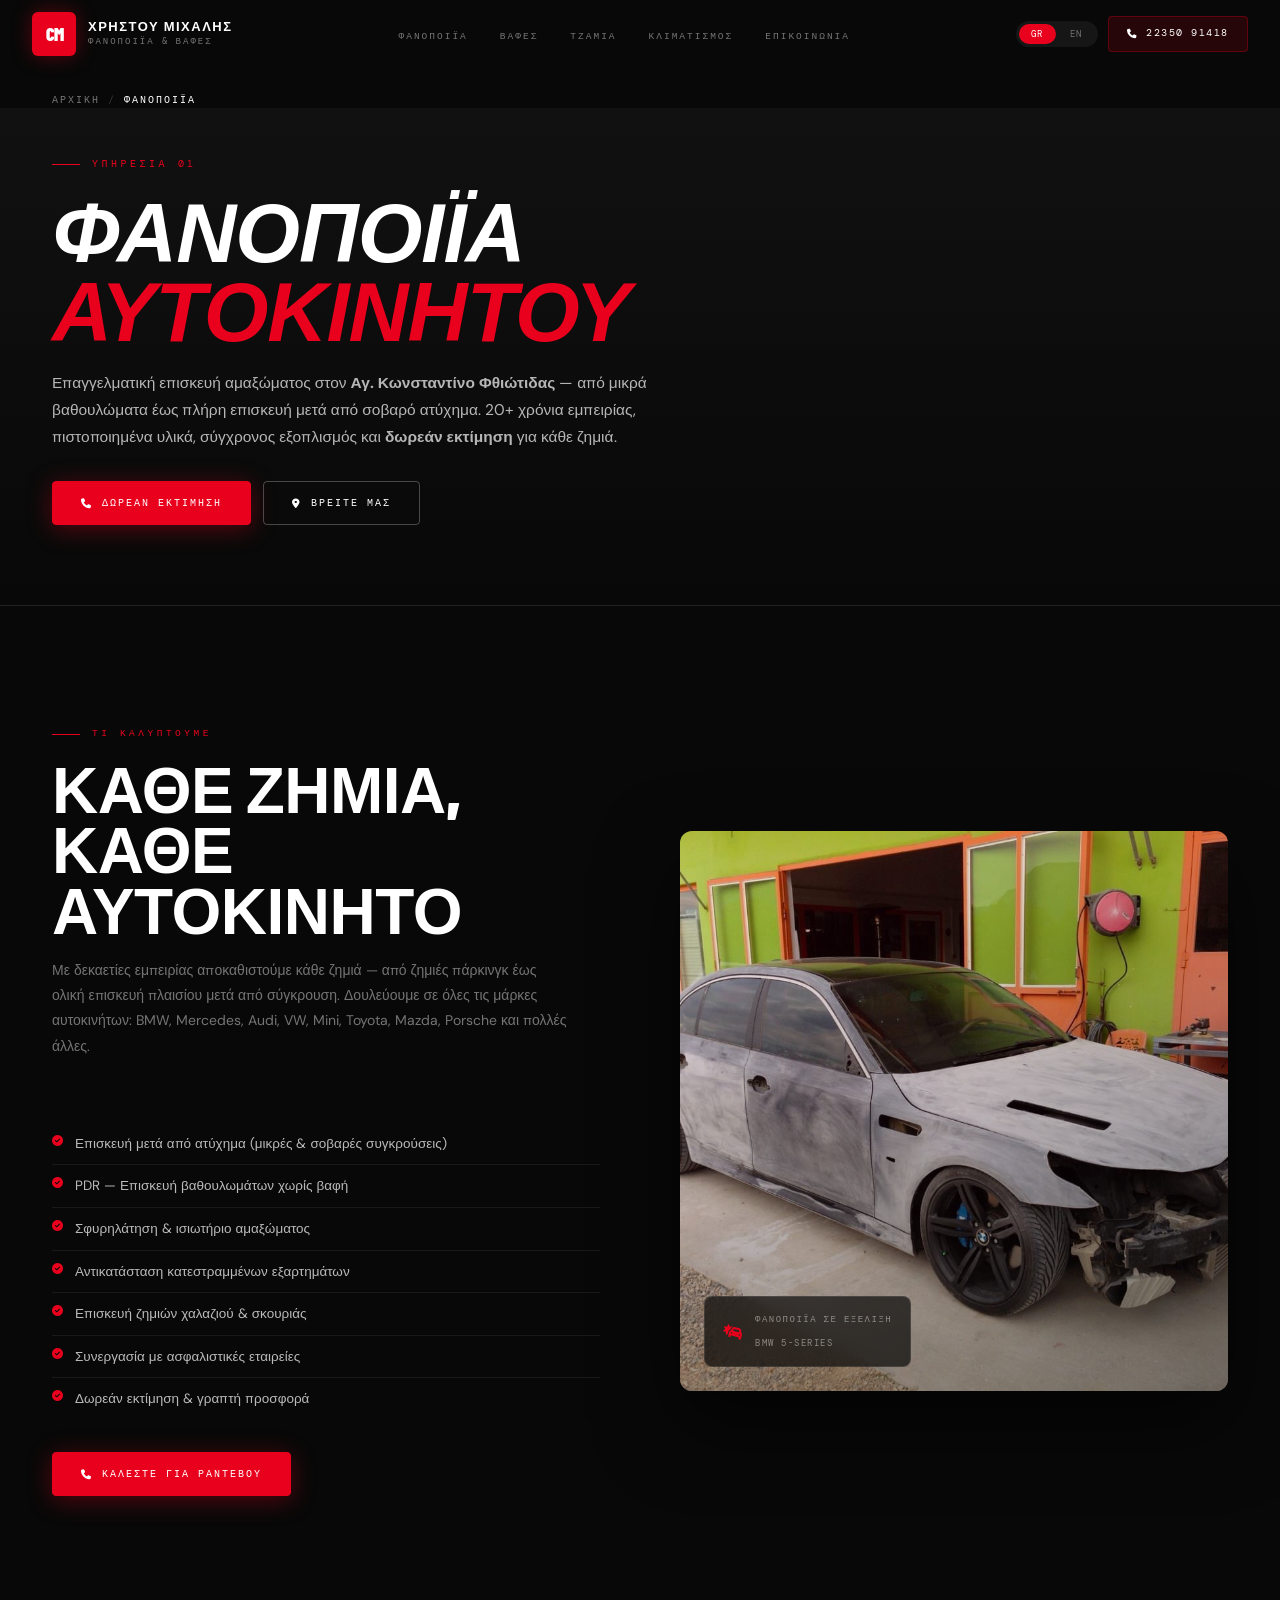
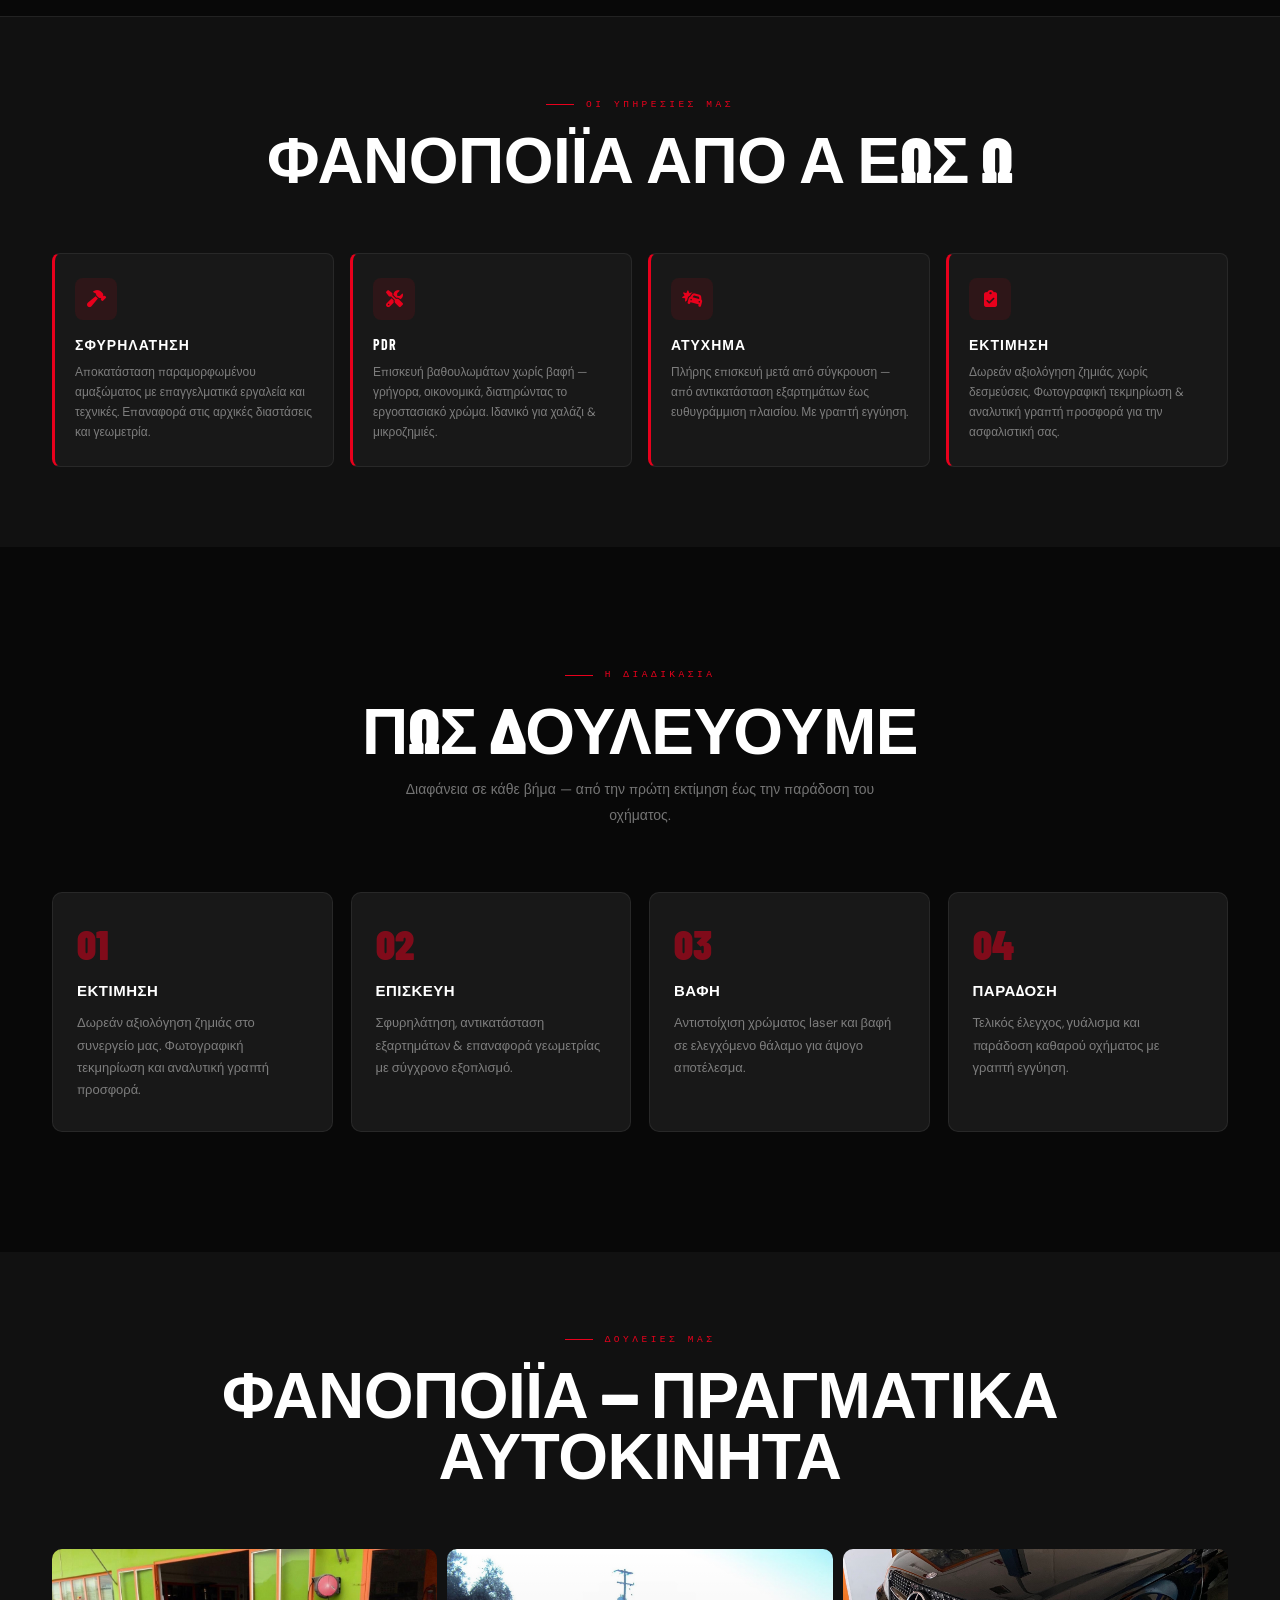
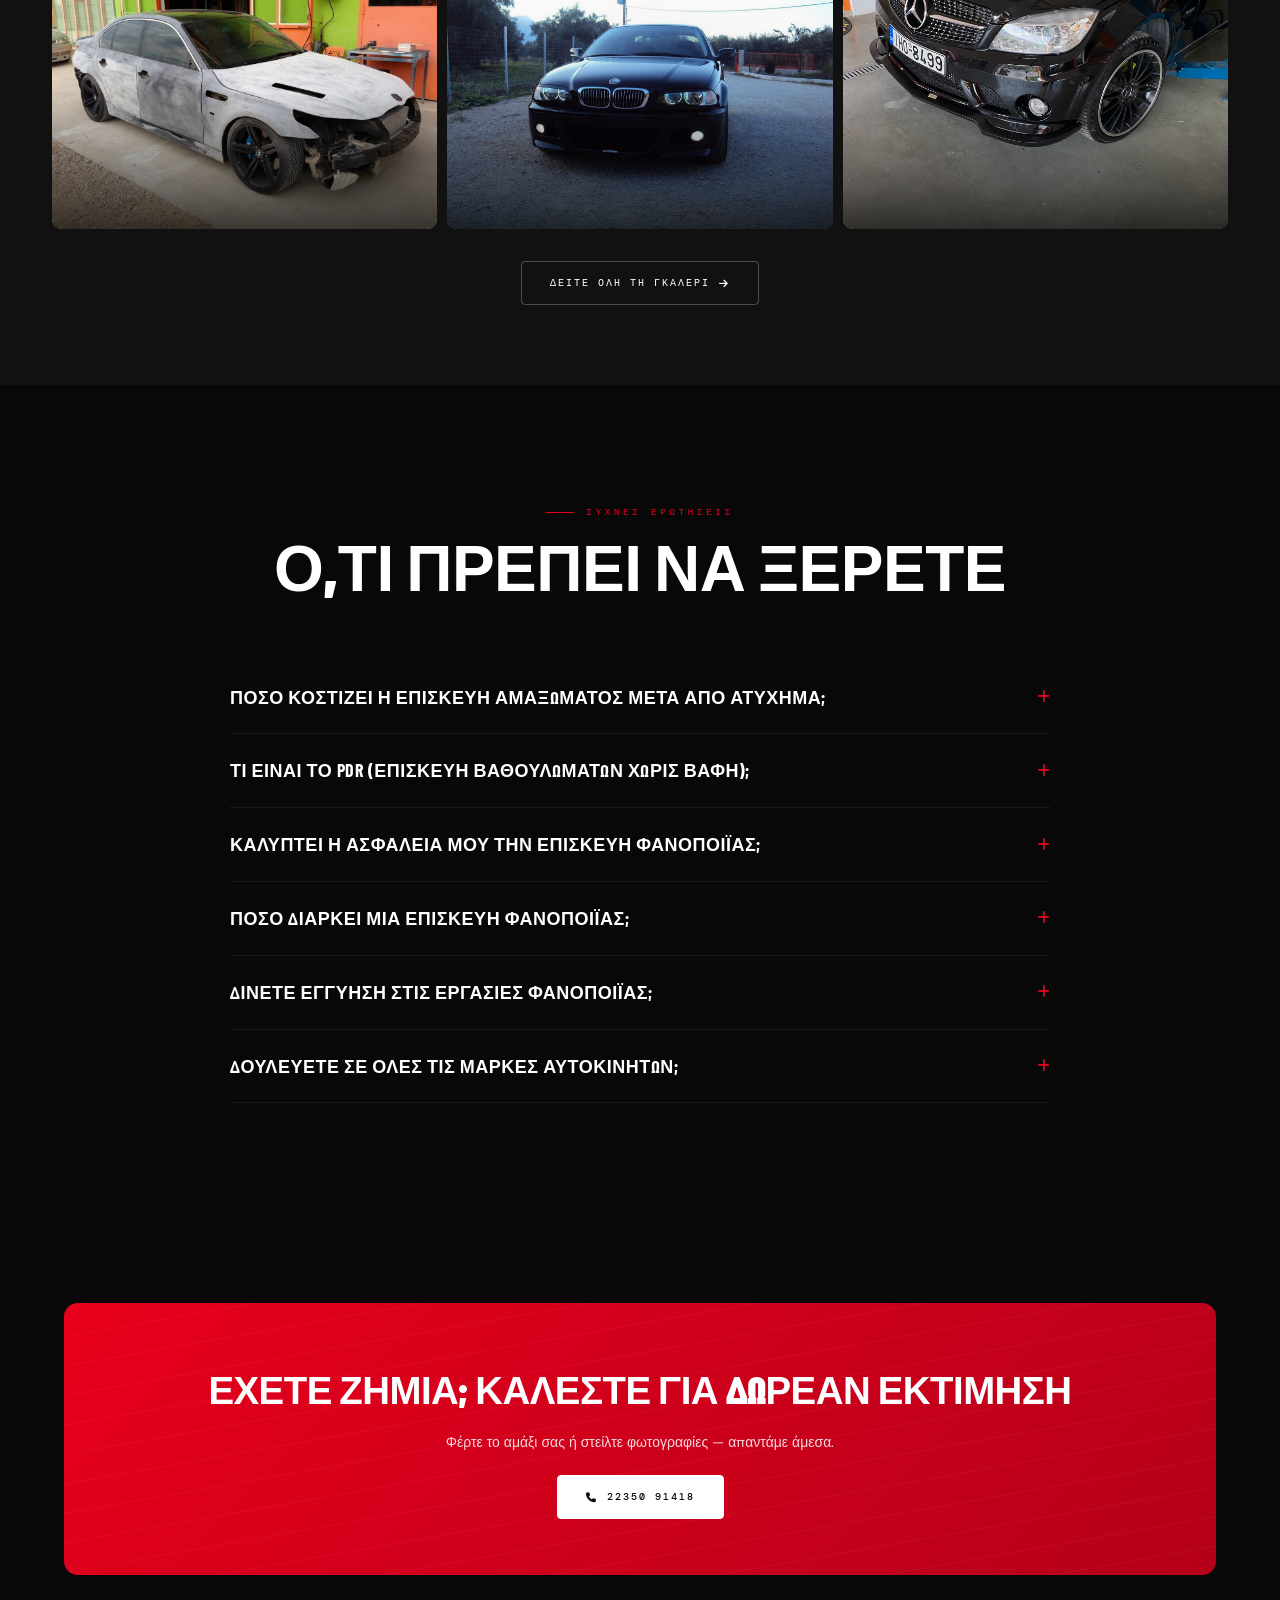
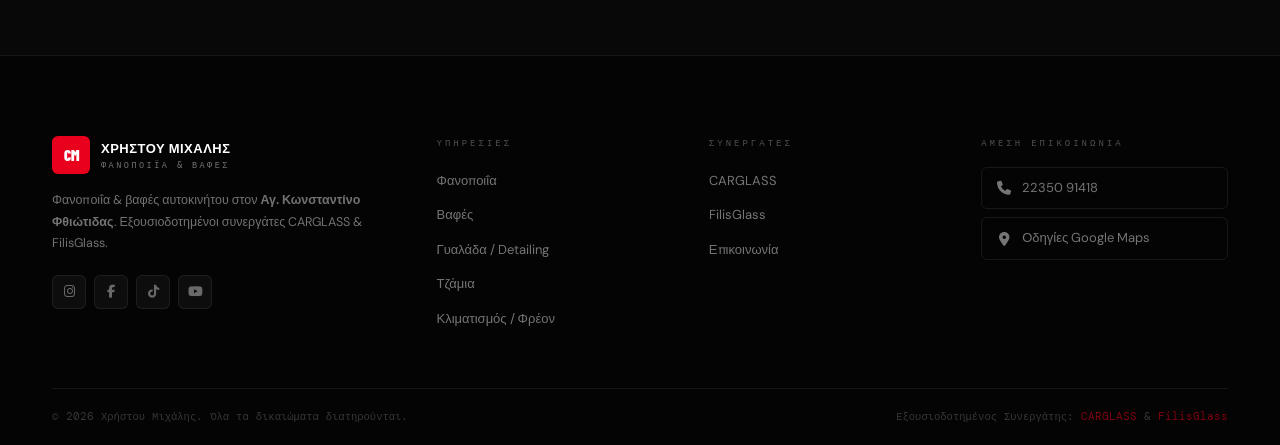
==== fanopoiia/index.html @ 3b9b49f6 "Restructure to multi-page site for SEO and GEO Split the single-page site into a hub-and-spoke archi" ====
<!DOCTYPE html>
<html lang="el" class="lang-gr">
<head>
  <meta charset="UTF-8"/>
  <meta name="viewport" content="width=device-width, initial-scale=1.0"/>
  <meta name="theme-color" content="#080808"/>
  <title>Φανοποιΐα Αγ. Κωνσταντίνος | Επισκευή Αμαξώματος μετά από Ατύχημα — Χρήστου Μιχάλης</title>

  <!-- SEO -->
  <meta name="description" content="Φανοποιΐα αυτοκινήτου στον Αγ. Κωνσταντίνο: επισκευή μετά από ατύχημα, σφυρηλάτηση, PDR (επισκευή βαθουλωμάτων χωρίς βαφή), δωρεάν εκτίμηση. 20+ χρόνια εμπειρίας. Καλέστε 22350 91418."/>
  <meta name="keywords" content="φανοποιΐα Αγ. Κωνσταντίνος, επισκευή αμαξώματος Φθιώτιδα, επισκευή ατυχήματος Λαμία, PDR Ελλάδα, σφυρηλάτηση, body shop Greece"/>
  <meta name="robots" content="index, follow, max-image-preview:large"/>
  <link rel="canonical" href="https://xristourepairs.cc/fanopoiia/"/>
  <link rel="alternate" hreflang="el" href="https://xristourepairs.cc/fanopoiia/"/>
  <link rel="alternate" hreflang="en" href="https://xristourepairs.cc/fanopoiia/"/>
  <link rel="alternate" hreflang="x-default" href="https://xristourepairs.cc/fanopoiia/"/>
  <link rel="preload" as="image" href="../images/2022-08-26.jpg" fetchpriority="high"/>

  <!-- Open Graph -->
  <meta property="og:type" content="website"/>
  <meta property="og:url" content="https://xristourepairs.cc/fanopoiia/"/>
  <meta property="og:title" content="Φανοποιΐα Αγ. Κωνσταντίνος | Επισκευή Αμαξώματος — Χρήστου Μιχάλης"/>
  <meta property="og:description" content="Επαγγελματική φανοποιΐα στον Αγ. Κωνσταντίνο: επισκευή μετά από ατύχημα, PDR, σφυρηλάτηση, δωρεάν εκτίμηση. 22350 91418."/>
  <meta property="og:image" content="https://xristourepairs.cc/images/2022-08-26.jpg"/>
  <meta property="og:locale" content="el_GR"/>
  <meta property="og:locale:alternate" content="en_US"/>

  <!-- Twitter Card -->
  <meta name="twitter:card" content="summary_large_image"/>
  <meta name="twitter:title" content="Φανοποιΐα Αγ. Κωνσταντίνος | Χρήστου Μιχάλης"/>
  <meta name="twitter:description" content="Επισκευή αμαξώματος μετά από ατύχημα, PDR, σφυρηλάτηση. Δωρεάν εκτίμηση. 22350 91418."/>
  <meta name="twitter:image" content="https://xristourepairs.cc/images/2022-08-26.jpg"/>

  <!-- Service Schema -->
  <script type="application/ld+json">
  {
    "@context": "https://schema.org",
    "@type": "Service",
    "serviceType": "Φανοποιΐα Αυτοκινήτου — Auto Body Repair",
    "name": "Φανοποιΐα & Επισκευή Αμαξώματος",
    "description": "Επαγγελματική φανοποιΐα αυτοκινήτου: επισκευή μετά από ατύχημα, σφυρηλάτηση, αντικατάσταση εξαρτημάτων και PDR (επισκευή βαθουλωμάτων χωρίς βαφή).",
    "provider": {
      "@type": "AutoBodyShop",
      "name": "Χρήστου Μιχάλης — Φανοποιΐα & Βαφές",
      "url": "https://xristourepairs.cc",
      "telephone": "+302235091418",
      "priceRange": "€€",
      "address": {
        "@type": "PostalAddress",
        "streetAddress": "ΜΑΚΡΥΧΩΡΑΦΟ ΛΟΓΓΟΣ",
        "addressLocality": "Αγιος Κωνσταντίνος",
        "postalCode": "350 06",
        "addressCountry": "GR"
      },
      "aggregateRating": {
        "@type": "AggregateRating",
        "ratingValue": "4.9",
        "reviewCount": "50",
        "bestRating": "5"
      }
    },
    "areaServed": [
      {"@type": "City", "name": "Άγιος Κωνσταντίνος"},
      {"@type": "City", "name": "Καμένα Βούρλα"},
      {"@type": "City", "name": "Λαμία"},
      {"@type": "City", "name": "Αταλάντη"},
      {"@type": "AdministrativeArea", "name": "Φθιώτιδα"}
    ],
    "offers": {
      "@type": "Offer",
      "availability": "https://schema.org/InStock",
      "priceCurrency": "EUR",
      "priceSpecification": {
        "@type": "PriceSpecification",
        "description": "Δωρεάν εκτίμηση ζημιάς — Free damage assessment"
      }
    }
  }
  </script>

  <!-- Breadcrumb Schema -->
  <script type="application/ld+json">
  {
    "@context": "https://schema.org",
    "@type": "BreadcrumbList",
    "itemListElement": [
      {"@type": "ListItem", "position": 1, "name": "Αρχική", "item": "https://xristourepairs.cc/"},
      {"@type": "ListItem", "position": 2, "name": "Φανοποιΐα", "item": "https://xristourepairs.cc/fanopoiia/"}
    ]
  }
  </script>

  <!-- FAQ Schema -->
  <script type="application/ld+json">
  {
    "@context": "https://schema.org",
    "@type": "FAQPage",
    "mainEntity": [
      {"@type": "Question", "name": "Πόσο κοστίζει η επισκευή αμαξώματος μετά από ατύχημα;", "acceptedAnswer": {"@type": "Answer", "text": "Το κόστος εξαρτάται από την έκταση της ζημιάς. Προσφέρουμε δωρεάν εκτίμηση χωρίς δέσμευση — καλέστε στο 22350 91418 ή ελάτε στο συνεργείο μας στον Αγ. Κωνσταντίνο για ακριβή αξιολόγηση."}},
      {"@type": "Question", "name": "Τι είναι το PDR (επισκευή βαθουλωμάτων χωρίς βαφή);", "acceptedAnswer": {"@type": "Answer", "text": "Το PDR (Paintless Dent Repair) είναι μια τεχνική επισκευής μικρών έως μεσαίων βαθουλωμάτων χωρίς να χρειαστεί επαναβαφή. Διατηρεί το αρχικό εργοστασιακό χρώμα, είναι ταχύτερο και οικονομικότερο. Ιδανικό για ζημιές από χαλάζι, μικρές προσκρούσεις και χαρακιές."}},
      {"@type": "Question", "name": "Καλύπτει η ασφάλειά μου την επισκευή φανοποιΐας;", "acceptedAnswer": {"@type": "Answer", "text": "Στις περισσότερες περιπτώσεις, η μικτή ασφάλεια καλύπτει επισκευές μετά από ατύχημα. Συνεργαζόμαστε με όλες τις μεγάλες ασφαλιστικές εταιρείες και αναλαμβάνουμε τη γραφειοκρατία για εσάς."}},
      {"@type": "Question", "name": "Πόσο διαρκεί μια επισκευή φανοποιΐας;", "acceptedAnswer": {"@type": "Answer", "text": "Μικρά βαθουλώματα (PDR) γίνονται την ίδια ημέρα. Μέτριες επισκευές 2–4 εργάσιμες ημέρες. Πλήρης επισκευή μετά από σοβαρό ατύχημα μπορεί να διαρκέσει 1–3 εβδομάδες ανάλογα με την έκταση και τη διαθεσιμότητα ανταλλακτικών."}},
      {"@type": "Question", "name": "Δίνετε εγγύηση στις εργασίες φανοποιΐας;", "acceptedAnswer": {"@type": "Answer", "text": "Ναι, όλες οι εργασίες μας συνοδεύονται από γραπτή εγγύηση. Χρησιμοποιούμε πιστοποιημένα υλικά και σύγχρονο εξοπλισμό για βέλτιστο και διαρκές αποτέλεσμα."}}
    ]
  }
  </script>

  <link rel="preconnect" href="https://fonts.googleapis.com"/>
  <link rel="preconnect" href="https://fonts.gstatic.com" crossorigin/>
  <link href="https://fonts.googleapis.com/css2?family=Barlow+Condensed:ital,wght@0,300;0,400;0,600;0,700;0,800;0,900;1,700;1,900&family=DM+Sans:wght@300;400;500&family=DM+Mono:wght@400;500&display=swap" rel="stylesheet"/>
  <link rel="stylesheet" href="https://cdnjs.cloudflare.com/ajax/libs/font-awesome/6.4.0/css/all.min.css"/>
  <link rel="stylesheet" href="../css/styles.css"/>
</head>
<body>
<a class="skip-link" href="#main">Skip to content</a>
<div class="lang-overlay" id="langOverlay" aria-hidden="true"><div class="lang-overlay-slice"></div><div class="lang-overlay-stripe"></div></div>
<div id="sp"></div>

<!-- NAV -->
<nav id="nav">
  <div class="nav-in">
    <a href="../" class="nav-logo">
      <div class="nav-mark">CM</div>
      <div>
        <div class="nav-name gr">Χρήστου Μιχάλης</div>
        <div class="nav-name en">Christou Michalis</div>
        <div class="nav-sub gr">Φανοποιΐα &amp; Βαφές</div>
        <div class="nav-sub en">Body Shop &amp; Paint</div>
      </div>
    </a>
    <ul class="nav-links">
      <li><a href="../fanopoiia/" class="active-link"><span class="gr">Φανοποιΐα</span><span class="en">Body Repair</span></a></li>
      <li><a href="../vafes/"><span class="gr">Βαφές</span><span class="en">Paint</span></a></li>
      <li><a href="../tzamia/"><span class="gr">Τζάμια</span><span class="en">Glass</span></a></li>
      <li><a href="../klimatismos/"><span class="gr">Κλιματισμός</span><span class="en">AC</span></a></li>
      <li><a href="../#contact"><span class="gr">Επικοινωνία</span><span class="en">Contact</span></a></li>
    </ul>
    <div class="nav-right">
      <div class="lang-row">
        <button class="l-btn active" id="btnGR" onclick="setLang('gr')">GR</button>
        <button class="l-btn" id="btnEN" onclick="setLang('en')">EN</button>
      </div>
      <a href="tel:+302235091418" class="nav-call"><i class="fas fa-phone"></i><span>22350 91418</span></a>
      <button class="hamburger" id="ham" aria-label="Toggle navigation" aria-expanded="false" aria-controls="mob" onclick="toggleMenu()"><span></span><span></span><span></span></button>
    </div>
  </div>
</nav>

<!-- MOBILE MENU -->
<div id="mob" role="dialog" aria-modal="true" aria-label="Navigation">
  <a href="../" onclick="closeMenu()"><span class="gr">Αρχική</span><span class="en">Home</span></a>
  <a href="../fanopoiia/" onclick="closeMenu()"><span class="gr">Φανοποιΐα</span><span class="en">Body Repair</span></a>
  <a href="../vafes/" onclick="closeMenu()"><span class="gr">Βαφές</span><span class="en">Paint &amp; Polish</span></a>
  <a href="../tzamia/" onclick="closeMenu()"><span class="gr">Τζάμια</span><span class="en">Glass</span></a>
  <a href="../klimatismos/" onclick="closeMenu()"><span class="gr">Κλιματισμός</span><span class="en">AC Service</span></a>
  <a href="../#contact" onclick="closeMenu()"><span class="gr">Επικοινωνία</span><span class="en">Contact</span></a>
  <div class="mob-lang">
    <button class="mob-l active" id="mGR" onclick="setLang('gr');updateMobLang('gr')">ΕΛΛΗΝΙΚΑ</button>
    <button class="mob-l" id="mEN" onclick="setLang('en');updateMobLang('en')">ENGLISH</button>
  </div>
</div>

<!-- BREADCRUMBS -->
<div class="wrap">
  <nav class="crumbs" aria-label="Breadcrumb">
    <a href="../"><span class="gr">Αρχική</span><span class="en">Home</span></a>
    <span class="sep">/</span>
    <span class="here"><span class="gr">Φανοποιΐα</span><span class="en">Body Repair</span></span>
  </nav>
</div>

<!-- PAGE HERO -->
<header class="page-hero" id="main">
  <div class="wrap">
    <div class="ph-tag"><span class="gr">Υπηρεσία 01</span><span class="en">Service 01</span></div>
    <h1>
      <span class="gr">Φανοποιΐα<br><span class="accent">Αυτοκινήτου</span></span>
      <span class="en">Auto Body<br><span class="accent">Repair</span></span>
    </h1>
    <p class="ph-lead">
      <span class="gr">Επαγγελματική επισκευή αμαξώματος στον <strong>Αγ. Κωνσταντίνο Φθιώτιδας</strong> — από μικρά βαθουλώματα έως πλήρη επισκευή μετά από σοβαρό ατύχημα. 20+ χρόνια εμπειρίας, πιστοποιημένα υλικά, σύγχρονος εξοπλισμός και <strong>δωρεάν εκτίμηση</strong> για κάθε ζημιά.</span>
      <span class="en">Professional bodywork repair in <strong>Agios Konstantinos, Greece</strong> — from small dents to full post-accident restoration. 20+ years of experience, certified materials, modern equipment, and a <strong>free damage assessment</strong> for every job.</span>
    </p>
    <div class="ph-btns">
      <a href="tel:+302235091418" class="btn btn-red"><i class="fas fa-phone"></i><span class="gr">Δωρεάν Εκτίμηση</span><span class="en">Free Estimate</span></a>
      <a href="../#contact" class="btn btn-outline"><i class="fas fa-map-marker-alt"></i><span class="gr">Βρείτε μας</span><span class="en">Find Us</span></a>
    </div>
  </div>
</header>

<!-- INTRO -->
<section class="section-pad" style="background:var(--black)">
  <div class="wrap">
    <div class="br-grid">
      <div class="sr up">
        <div class="s-head">
          <div class="s-tag"><span class="gr">Τι Καλύπτουμε</span><span class="en">What We Cover</span></div>
          <h2 class="s-h2"><span class="gr">Κάθε Ζημιά,<br>Κάθε Αυτοκίνητο</span><span class="en">Every Damage,<br>Every Vehicle</span></h2>
          <p class="s-sub">
            <span class="gr">Με δεκαετίες εμπειρίας αποκαθιστούμε κάθε ζημιά — από ζημιές πάρκινγκ έως ολική επισκευή πλαισίου μετά από σύγκρουση. Δουλεύουμε σε όλες τις μάρκες αυτοκινήτων: BMW, Mercedes, Audi, VW, Mini, Toyota, Mazda, Porsche και πολλές άλλες.</span>
            <span class="en">With decades of experience, we restore any damage — from parking-lot dings to full frame repair after a major collision. We work on all makes: BMW, Mercedes, Audi, VW, Mini, Toyota, Mazda, Porsche, and more.</span>
          </p>
        </div>

        <ul class="feat-list">
          <li><i class="fas fa-check-circle"></i><span class="gr">Επισκευή μετά από ατύχημα (μικρές &amp; σοβαρές συγκρούσεις)</span><span class="en">Post-accident repair (minor &amp; major collisions)</span></li>
          <li><i class="fas fa-check-circle"></i><span class="gr">PDR — Επισκευή βαθουλωμάτων χωρίς βαφή</span><span class="en">PDR — Paintless dent repair</span></li>
          <li><i class="fas fa-check-circle"></i><span class="gr">Σφυρηλάτηση &amp; ισιωτήριο αμαξώματος</span><span class="en">Panel beating &amp; frame straightening</span></li>
          <li><i class="fas fa-check-circle"></i><span class="gr">Αντικατάσταση κατεστραμμένων εξαρτημάτων</span><span class="en">Damaged parts replacement</span></li>
          <li><i class="fas fa-check-circle"></i><span class="gr">Επισκευή ζημιών χαλαζιού &amp; σκουριάς</span><span class="en">Hail damage &amp; rust repair</span></li>
          <li><i class="fas fa-check-circle"></i><span class="gr">Συνεργασία με ασφαλιστικές εταιρείες</span><span class="en">Insurance company collaboration</span></li>
          <li><i class="fas fa-check-circle"></i><span class="gr">Δωρεάν εκτίμηση &amp; γραπτή προσφορά</span><span class="en">Free assessment &amp; written quote</span></li>
        </ul>

        <div style="margin-top:32px">
          <a href="tel:+302235091418" class="btn btn-red"><i class="fas fa-phone"></i><span class="gr">Καλέστε για Ραντεβού</span><span class="en">Call to Book</span></a>
        </div>
      </div>

      <div class="img-panel sr dn" style="height:560px">
        <img src="../images/2022-08-26.jpg" alt="BMW under repair in the Christou Michalis body shop, Agios Konstantinos" loading="lazy"/>
        <div class="img-panel-overlay"></div>
        <div class="img-badge">
          <i class="fas fa-car-crash"></i>
          <div>
            <strong><span class="gr">Φανοποιΐα σε εξέλιξη</span><span class="en">Body Repair in Progress</span></strong>
            <span>BMW 5-Series</span>
          </div>
        </div>
      </div>
    </div>
  </div>
</section>

<!-- SUB-SERVICES CARDS -->
<section class="section-pad-sm" style="background:var(--charcoal);border-top:1px solid var(--border)">
  <div class="wrap">
    <div class="s-head center sr">
      <div class="s-tag" style="justify-content:center"><span class="gr">Οι Υπηρεσίες μας</span><span class="en">Our Services</span></div>
      <h2 class="s-h2"><span class="gr">Φανοποιΐα από Α έως Ω</span><span class="en">Bodywork from A to Z</span></h2>
    </div>
    <div class="br-cards" style="grid-template-columns:repeat(4,1fr);gap:16px">
      <div class="br-card sr d1">
        <div class="br-card-icon"><i class="fas fa-hammer"></i></div>
        <h4><span class="gr">Σφυρηλάτηση</span><span class="en">Panel Beating</span></h4>
        <p><span class="gr">Αποκατάσταση παραμορφωμένου αμαξώματος με επαγγελματικά εργαλεία και τεχνικές. Επαναφορά στις αρχικές διαστάσεις και γεωμετρία.</span><span class="en">Restoration of deformed bodywork with professional tools and techniques. Return to original dimensions and geometry.</span></p>
      </div>
      <div class="br-card sr d2">
        <div class="br-card-icon"><i class="fas fa-tools"></i></div>
        <h4>PDR</h4>
        <p><span class="gr">Επισκευή βαθουλωμάτων χωρίς βαφή — γρήγορα, οικονομικά, διατηρώντας το εργοστασιακό χρώμα. Ιδανικό για χαλάζι &amp; μικροζημιές.</span><span class="en">Paintless dent repair — fast, economical, preserving factory paint. Ideal for hail damage &amp; minor dings.</span></p>
      </div>
      <div class="br-card sr d3">
        <div class="br-card-icon"><i class="fas fa-car-crash"></i></div>
        <h4><span class="gr">Ατύχημα</span><span class="en">Collision</span></h4>
        <p><span class="gr">Πλήρης επισκευή μετά από σύγκρουση — από αντικατάσταση εξαρτημάτων έως ευθυγράμμιση πλαισίου. Με γραπτή εγγύηση.</span><span class="en">Full collision repair — from parts replacement to frame alignment. Written guarantee included.</span></p>
      </div>
      <div class="br-card sr d4">
        <div class="br-card-icon"><i class="fas fa-clipboard-check"></i></div>
        <h4><span class="gr">Εκτίμηση</span><span class="en">Estimate</span></h4>
        <p><span class="gr">Δωρεάν αξιολόγηση ζημιάς, χωρίς δεσμεύσεις. Φωτογραφική τεκμηρίωση &amp; αναλυτική γραπτή προσφορά για την ασφαλιστική σας.</span><span class="en">Free damage assessment, no obligations. Photo documentation &amp; detailed written quote for your insurance.</span></p>
      </div>
    </div>
  </div>
</section>

<!-- PROCESS -->
<section class="section-pad" style="background:var(--black)">
  <div class="wrap">
    <div class="s-head center sr">
      <div class="s-tag" style="justify-content:center"><span class="gr">Η Διαδικασία</span><span class="en">The Process</span></div>
      <h2 class="s-h2"><span class="gr">Πώς Δουλεύουμε</span><span class="en">How We Work</span></h2>
      <p class="s-sub" style="margin-left:auto;margin-right:auto"><span class="gr">Διαφάνεια σε κάθε βήμα — από την πρώτη εκτίμηση έως την παράδοση του οχήματος.</span><span class="en">Transparency at every step — from the first estimate to vehicle handover.</span></p>
    </div>
    <div class="process-wrap">
      <div class="proc-card sr d1">
        <div class="proc-num">01</div>
        <h4><span class="gr">Εκτίμηση</span><span class="en">Assessment</span></h4>
        <p><span class="gr">Δωρεάν αξιολόγηση ζημιάς στο συνεργείο μας. Φωτογραφική τεκμηρίωση και αναλυτική γραπτή προσφορά.</span><span class="en">Free damage evaluation at our shop. Photo documentation and detailed written quote.</span></p>
      </div>
      <div class="proc-card sr d2">
        <div class="proc-num">02</div>
        <h4><span class="gr">Επισκευή</span><span class="en">Repair</span></h4>
        <p><span class="gr">Σφυρηλάτηση, αντικατάσταση εξαρτημάτων &amp; επαναφορά γεωμετρίας με σύγχρονο εξοπλισμό.</span><span class="en">Panel beating, parts replacement &amp; geometry restoration using modern equipment.</span></p>
      </div>
      <div class="proc-card sr d3">
        <div class="proc-num">03</div>
        <h4><span class="gr">Βαφή</span><span class="en">Paint</span></h4>
        <p><span class="gr">Αντιστοίχιση χρώματος laser και βαφή σε ελεγχόμενο θάλαμο για άψογο αποτέλεσμα.</span><span class="en">Laser colour matching and spray in a controlled booth for a flawless finish.</span></p>
      </div>
      <div class="proc-card sr d4">
        <div class="proc-num">04</div>
        <h4><span class="gr">Παράδοση</span><span class="en">Delivery</span></h4>
        <p><span class="gr">Τελικός έλεγχος, γυάλισμα και παράδοση καθαρού οχήματος με γραπτή εγγύηση.</span><span class="en">Final inspection, polish, and handover of a clean vehicle with written warranty.</span></p>
      </div>
    </div>
  </div>
</section>

<!-- GALLERY SLICE -->
<section class="section-pad-sm" style="background:var(--charcoal)">
  <div class="wrap">
    <div class="s-head center sr">
      <div class="s-tag" style="justify-content:center"><span class="gr">Δουλειές μας</span><span class="en">Our Work</span></div>
      <h2 class="s-h2"><span class="gr">Φανοποιΐα — Πραγματικά Αυτοκίνητα</span><span class="en">Body Repair — Real Cars</span></h2>
    </div>
    <div class="gallery-grid" style="grid-template-columns:repeat(3,1fr)">
      <div class="g-item sr up">
        <img src="../images/2022-08-26.jpg" alt="BMW body repair in progress at Christou Michalis workshop" loading="lazy"/>
        <div class="g-overlay"></div>
        <div class="g-caption">
          <span class="g-cap-tag gr">Φανοποιΐα</span><span class="g-cap-tag en">Body Repair</span>
          <h4 class="g-cap-title gr">BMW — Επισκευή Αμαξώματος</h4>
          <h4 class="g-cap-title en">BMW — Bodywork Repair</h4>
        </div>
      </div>
      <div class="g-item sr d1">
        <img src="../images/bmw-e46-finished.jpg" alt="BMW E46 completed after bodywork repair" loading="lazy"/>
        <div class="g-overlay"></div>
        <div class="g-caption">
          <span class="g-cap-tag gr">Αποτέλεσμα</span><span class="g-cap-tag en">Finished Result</span>
          <h4 class="g-cap-title">BMW E46</h4>
        </div>
      </div>
      <div class="g-item sr d2">
        <img src="../images/mercedes-amg-workshop.jpg" alt="Mercedes C63 AMG receiving bodywork repair" loading="lazy"/>
        <div class="g-overlay"></div>
        <div class="g-caption">
          <span class="g-cap-tag gr">Στο Συνεργείο</span><span class="g-cap-tag en">In Workshop</span>
          <h4 class="g-cap-title">Mercedes C63 AMG</h4>
        </div>
      </div>
    </div>
    <p style="text-align:center;margin-top:32px"><a href="../#gallery" class="btn btn-outline"><span class="gr">Δείτε όλη τη γκαλερί</span><span class="en">See full gallery</span><i class="fas fa-arrow-right"></i></a></p>
  </div>
</section>

<!-- FAQ -->
<section class="section-pad" style="background:var(--black)">
  <div class="wrap">
    <div class="s-head center sr">
      <div class="s-tag" style="justify-content:center"><span class="gr">Συχνές Ερωτήσεις</span><span class="en">FAQ</span></div>
      <h2 class="s-h2"><span class="gr">Ό,τι Πρέπει να Ξέρετε</span><span class="en">Everything You Need to Know</span></h2>
    </div>
    <div class="faq-wrap">
      <div class="faq-item">
        <div class="faq-q"><span><span class="gr">Πόσο κοστίζει η επισκευή αμαξώματος μετά από ατύχημα;</span><span class="en">How much does body repair cost after an accident?</span></span><i class="fas fa-plus"></i></div>
        <div class="faq-a"><span class="gr">Το κόστος εξαρτάται από την έκταση της ζημιάς και τα ανταλλακτικά που απαιτούνται. Προσφέρουμε <strong>δωρεάν εκτίμηση χωρίς δέσμευση</strong> — καλέστε στο 22350 91418 ή ελάτε στο συνεργείο μας στον Αγ. Κωνσταντίνο για ακριβή αξιολόγηση και γραπτή προσφορά.</span><span class="en">Cost depends on the extent of damage and required parts. We offer a <strong>free, no-obligation estimate</strong> — call 22350 91418 or visit our shop in Agios Konstantinos for accurate assessment and a written quote.</span></div>
      </div>
      <div class="faq-item">
        <div class="faq-q"><span><span class="gr">Τι είναι το PDR (επισκευή βαθουλωμάτων χωρίς βαφή);</span><span class="en">What is PDR (paintless dent repair)?</span></span><i class="fas fa-plus"></i></div>
        <div class="faq-a"><span class="gr">Το <strong>PDR (Paintless Dent Repair)</strong> είναι τεχνική επισκευής μικρών έως μεσαίων βαθουλωμάτων <strong>χωρίς επαναβαφή</strong>. Διατηρεί το αρχικό εργοστασιακό χρώμα, είναι ταχύτερο (συνήθως 1 ημέρα) και οικονομικότερο. Ιδανικό για ζημιές από χαλάζι, μικρές προσκρούσεις πάρκινγκ και χαρακιές.</span><span class="en"><strong>PDR (Paintless Dent Repair)</strong> is a technique for repairing small to medium dents <strong>without repainting</strong>. It preserves original factory paint, is faster (usually 1 day) and more affordable. Ideal for hail damage, small parking dings, and minor creases.</span></div>
      </div>
      <div class="faq-item">
        <div class="faq-q"><span><span class="gr">Καλύπτει η ασφάλειά μου την επισκευή φανοποιΐας;</span><span class="en">Does my insurance cover body repair?</span></span><i class="fas fa-plus"></i></div>
        <div class="faq-a"><span class="gr">Στις περισσότερες περιπτώσεις, η <strong>μικτή ασφάλεια</strong> καλύπτει επισκευές μετά από ατύχημα. Συνεργαζόμαστε με όλες τις μεγάλες ασφαλιστικές εταιρείες στην Ελλάδα και αναλαμβάνουμε τη γραφειοκρατία — εκτιμήσεις, φωτογραφίες, τιμολόγηση — για να μην ταλαιπωρηθείτε.</span><span class="en">In most cases, <strong>comprehensive insurance</strong> covers post-accident repairs. We work with all major insurance providers in Greece and handle the paperwork — estimates, photos, billing — so you don't have to.</span></div>
      </div>
      <div class="faq-item">
        <div class="faq-q"><span><span class="gr">Πόσο διαρκεί μια επισκευή φανοποιΐας;</span><span class="en">How long does a body repair take?</span></span><i class="fas fa-plus"></i></div>
        <div class="faq-a"><span class="gr"><strong>Μικρά βαθουλώματα (PDR):</strong> ίδια ημέρα. <strong>Μέτριες επισκευές:</strong> 2–4 εργάσιμες ημέρες. <strong>Πλήρης επισκευή μετά από σοβαρό ατύχημα:</strong> 1–3 εβδομάδες, ανάλογα με την έκταση και τη διαθεσιμότητα ανταλλακτικών. Σας δίνουμε ακριβές χρονοδιάγραμμα στην εκτίμηση.</span><span class="en"><strong>Small dents (PDR):</strong> same day. <strong>Medium repairs:</strong> 2–4 business days. <strong>Full post-accident repair:</strong> 1–3 weeks depending on extent and parts availability. We give you an exact timeline at assessment.</span></div>
      </div>
      <div class="faq-item">
        <div class="faq-q"><span><span class="gr">Δίνετε εγγύηση στις εργασίες φανοποιΐας;</span><span class="en">Do you guarantee your body repair work?</span></span><i class="fas fa-plus"></i></div>
        <div class="faq-a"><span class="gr">Ναι, όλες οι εργασίες φανοποιΐας συνοδεύονται από <strong>γραπτή εγγύηση</strong>. Χρησιμοποιούμε <strong>πιστοποιημένα υλικά</strong> και <strong>σύγχρονο εξοπλισμό</strong> για βέλτιστο και διαρκές αποτέλεσμα.</span><span class="en">Yes, all bodywork comes with a <strong>written warranty</strong>. We use <strong>certified materials</strong> and <strong>modern equipment</strong> for the best, longest-lasting result.</span></div>
      </div>
      <div class="faq-item">
        <div class="faq-q"><span><span class="gr">Δουλεύετε σε όλες τις μάρκες αυτοκινήτων;</span><span class="en">Do you work on all car makes?</span></span><i class="fas fa-plus"></i></div>
        <div class="faq-a"><span class="gr">Ναι. Έχουμε επισκευάσει BMW, Mercedes, Audi, VW, Mini, Porsche, Mazda, Toyota, Subaru, Honda και πολλές άλλες μάρκες — Ευρωπαϊκά, Ιαπωνικά και Αμερικανικά οχήματα.</span><span class="en">Yes. We've repaired BMW, Mercedes, Audi, VW, Mini, Porsche, Mazda, Toyota, Subaru, Honda, and many more — European, Japanese, and American vehicles.</span></div>
      </div>
    </div>
  </div>
</section>

<!-- CTA BANNER -->
<section style="background:var(--black);padding:0 32px">
  <div class="wrap">
    <div class="cta-banner">
      <h3><span class="gr">Έχετε ζημιά; Καλέστε για δωρεάν εκτίμηση</span><span class="en">Got damage? Call for a free estimate</span></h3>
      <p><span class="gr">Φέρτε το αμάξι σας ή στείλτε φωτογραφίες — απαντάμε άμεσα.</span><span class="en">Bring your car or send photos — we respond fast.</span></p>
      <a href="tel:+302235091418" class="btn"><i class="fas fa-phone"></i><span>22350 91418</span></a>
    </div>
  </div>
</section>

<!-- FOOTER -->
<footer>
  <div class="wrap">
    <div class="footer-inner">
      <div>
        <div class="f-logo">
          <div class="f-mark">CM</div>
          <div>
            <div class="f-name gr">ΧΡΗΣΤΟΥ ΜΙΧΑΛΗΣ</div>
            <div class="f-name en">CHRISTOU MICHALIS</div>
            <div class="f-sub gr">Φανοποιΐα &amp; Βαφές</div>
            <div class="f-sub en">Body Shop &amp; Paint</div>
          </div>
        </div>
        <p class="f-desc gr">Φανοποιΐα &amp; βαφές αυτοκινήτου στον <strong>Αγ. Κωνσταντίνο Φθιώτιδας</strong>. Εξουσιοδοτημένοι συνεργάτες CARGLASS &amp; FilisGlass.</p>
        <p class="f-desc en">Auto body shop &amp; paint in <strong>Ag. Konstantinos, Greece</strong>. Authorized CARGLASS &amp; FilisGlass partners.</p>
        <div class="f-social">
          <a href="#" aria-label="Instagram"><i class="fab fa-instagram"></i></a>
          <a href="#" aria-label="Facebook"><i class="fab fa-facebook-f"></i></a>
          <a href="#" aria-label="TikTok"><i class="fab fa-tiktok"></i></a>
          <a href="#" aria-label="YouTube"><i class="fab fa-youtube"></i></a>
        </div>
      </div>
      <div class="f-col">
        <h5 class="gr">Υπηρεσίες</h5><h5 class="en">Services</h5>
        <ul>
          <li><a href="../fanopoiia/"><span class="gr">Φανοποιΐα</span><span class="en">Body Repair</span></a></li>
          <li><a href="../vafes/"><span class="gr">Βαφές</span><span class="en">Paint</span></a></li>
          <li><a href="../vafes/"><span class="gr">Γυαλάδα / Detailing</span><span class="en">Polish / Detailing</span></a></li>
          <li><a href="../tzamia/"><span class="gr">Τζάμια</span><span class="en">Glass</span></a></li>
          <li><a href="../klimatismos/"><span class="gr">Κλιματισμός / Φρέον</span><span class="en">AC / Freon</span></a></li>
        </ul>
      </div>
      <div class="f-col">
        <h5 class="gr">Συνεργάτες</h5><h5 class="en">Partners</h5>
        <ul>
          <li><a href="../tzamia/">CARGLASS</a></li>
          <li><a href="../tzamia/">FilisGlass</a></li>
          <li><a href="../#contact"><span class="gr">Επικοινωνία</span><span class="en">Contact Us</span></a></li>
        </ul>
      </div>
      <div class="f-col">
        <h5 class="gr">Άμεση Επικοινωνία</h5>
        <h5 class="en">Quick Contact</h5>
        <a href="tel:+302235091418" class="f-quick-btn phone"><i class="fas fa-phone"></i><span>22350 91418</span></a>
        <a href="https://share.google/R8xZjEruglQLprxd4" target="_blank" rel="noopener noreferrer" class="f-quick-btn maps"><i class="fas fa-location-dot"></i><span class="gr">Οδηγίες Google Maps</span><span class="en">Google Maps Directions</span></a>
      </div>
    </div>
    <div class="footer-bar">
      <p>© 2026 <span class="gr">Χρήστου Μιχάλης</span><span class="en">Christou Michalis</span>. <span class="gr">Όλα τα δικαιώματα διατηρούνται.</span><span class="en">All rights reserved.</span></p>
      <p><span class="gr">Εξουσιοδοτημένος Συνεργάτης:</span><span class="en">Authorized Partner:</span> <a href="../tzamia/">CARGLASS</a> &amp; <a href="../tzamia/">FilisGlass</a></p>
    </div>
  </div>
</footer>

<script src="../js/main.js"></script>
</body>
</html>
---- css/styles.css ----
/* ====== RESET ====== */
*,*::before,*::after{box-sizing:border-box;margin:0;padding:0}
/* ====== SKIP LINK ====== */
.skip-link{position:absolute;top:-48px;left:16px;background:var(--red);color:#fff;padding:10px 20px;z-index:9999;border-radius:0 0 6px 6px;font-family:'DM Mono',monospace;font-size:11px;letter-spacing:2px;text-transform:uppercase;transition:top .2s;text-decoration:none}
.skip-link:focus{top:0}
/* ====== FOCUS ====== */
:focus-visible{outline:2px solid var(--red);outline-offset:3px}
button:focus-visible,a:focus-visible{outline:2px solid var(--red);outline-offset:3px}
:root{
  --red:#E8001C;
  --red-dark:#b5001a;
  --red-glow:rgba(232,0,28,.35);
  --black:#080808;
  --charcoal:#111;
  --panel:#181818;
  --cream:#F3EDE2;
  --cream2:#EDE7DA;
  --white:#FFFFFF;
  --border:rgba(255,255,255,.07);
  --border2:rgba(255,255,255,.12);
  --muted:rgba(255,255,255,.44);
  --muted2:rgba(255,255,255,.22);
  --nav-h:68px;
}
html{scroll-behavior:smooth}
body{font-family:'DM Sans',sans-serif;background:var(--black);color:var(--white);overflow-x:hidden;line-height:1.6}
img{display:block;max-width:100%}
a{text-decoration:none}
::-webkit-scrollbar{width:4px}
::-webkit-scrollbar-track{background:var(--black)}
::-webkit-scrollbar-thumb{background:var(--red);border-radius:2px}

/* ====== TYPOGRAPHY ====== */
.f-display{font-family:'Barlow Condensed',sans-serif;font-weight:900;line-height:.95;text-transform:uppercase;letter-spacing:-.5px}
.f-label{font-family:'DM Mono',monospace;font-size:10px;letter-spacing:3.5px;text-transform:uppercase;color:var(--red)}
.f-mono{font-family:'DM Mono',monospace}

/* ====== LAYOUT ====== */
.wrap{max-width:1240px;margin:0 auto;padding:0 32px}
.section-pad{padding:120px 0}
.section-pad-sm{padding:80px 0}

/* ====== SCROLL PROGRESS ====== */
#sp{position:fixed;top:0;left:0;z-index:2000;height:2px;width:0%;background:var(--red);box-shadow:0 0 10px var(--red-glow);transition:width .05s linear;pointer-events:none}

/* ====== SCROLL REVEAL ====== */
.sr{opacity:0;transform:translateY(36px);transition:opacity .75s ease,transform .75s cubic-bezier(.16,1,.3,1)}
.sr.up{transform:translateX(-44px)}
.sr.dn{transform:translateX(44px)}
.sr.vis{opacity:1;transform:translate(0)}
.d1{transition-delay:.07s}.d2{transition-delay:.14s}.d3{transition-delay:.21s}
.d4{transition-delay:.28s}.d5{transition-delay:.35s}.d6{transition-delay:.42s}

/* ====== KEYFRAMES ====== */
@keyframes ticker{0%{transform:translateX(0)}100%{transform:translateX(-50%)}}
@keyframes pulse-ring{0%,100%{box-shadow:0 0 0 0 var(--red-glow),0 0 30px var(--red-glow)}50%{box-shadow:0 0 0 12px transparent,0 0 60px var(--red-glow)}}
@keyframes hero-in{from{opacity:0;transform:translateY(28px)}to{opacity:1;transform:translateY(0)}}
@keyframes line-grow{from{width:0}to{width:100%}}
@keyframes counter-bg{from{opacity:0}to{opacity:.06}}

/* ====== NAVBAR ====== */
#nav{position:fixed;top:0;left:0;right:0;z-index:900;height:var(--nav-h);display:flex;align-items:center;transition:background .4s,box-shadow .4s}
#nav.scrolled{background:rgba(8,8,8,.9);backdrop-filter:blur(22px);box-shadow:0 1px 0 var(--border)}
.nav-in{display:flex;align-items:center;justify-content:space-between;width:100%;max-width:1440px;margin:0 auto;padding:0 32px}
.nav-logo{display:flex;align-items:center;gap:12px;color:var(--white);text-decoration:none}
.nav-mark{
  width:44px;height:44px;background:var(--red);border-radius:6px;
  display:flex;align-items:center;justify-content:center;
  font-family:'Barlow Condensed',sans-serif;font-weight:900;font-size:18px;letter-spacing:-1px;
  box-shadow:0 0 20px var(--red-glow);flex-shrink:0;
}
.nav-name{font-family:'Barlow Condensed',sans-serif;font-weight:700;font-size:13px;letter-spacing:1.5px;text-transform:uppercase;line-height:1.15}
.nav-sub{font-family:'DM Mono',monospace;font-size:9px;letter-spacing:2px;color:var(--muted);text-transform:uppercase}
.nav-links{display:flex;align-items:center;gap:0;list-style:none}
.nav-links a{
  font-family:'DM Mono',monospace;font-size:9.5px;letter-spacing:2px;text-transform:uppercase;
  color:var(--muted);padding:8px 16px;border-radius:3px;transition:color .2s;position:relative;
}
.nav-links a::after{content:'';position:absolute;bottom:4px;left:16px;right:16px;height:1px;background:var(--red);transform:scaleX(0);transition:transform .3s}
.nav-links a:hover{color:var(--white)}
.nav-links a:hover::after{transform:scaleX(1)}
.nav-right{display:flex;align-items:center;gap:10px}
.lang-row{display:flex;gap:2px;background:rgba(255,255,255,.06);border-radius:20px;padding:3px}
.l-btn{font-family:'DM Mono',monospace;font-size:9px;letter-spacing:1.5px;padding:4px 12px;border-radius:18px;border:none;background:transparent;color:rgba(255,255,255,.4);cursor:pointer;transition:all .2s}
.l-btn.active{background:var(--red);color:#fff}
.nav-call{
  display:flex;align-items:center;gap:8px;font-family:'DM Mono',monospace;font-size:9.5px;letter-spacing:1.5px;
  color:var(--white);padding:9px 18px;background:rgba(232,0,28,.14);border:1px solid rgba(232,0,28,.3);
  border-radius:4px;transition:all .22s;text-transform:uppercase;
}
.nav-call:hover{background:var(--red);border-color:var(--red)}
.hamburger{display:none;flex-direction:column;gap:5px;cursor:pointer;padding:7px;background:none;border:none;touch-action:manipulation}
.hamburger span{display:block;width:22px;height:1.5px;background:#fff;transition:all .3s}
.hamburger.open span:nth-child(1){transform:rotate(45deg) translate(5px,5px)}
.hamburger.open span:nth-child(2){opacity:0}
.hamburger.open span:nth-child(3){transform:rotate(-45deg) translate(5px,-5px)}

/* ====== MOBILE MENU ====== */
#mob{position:fixed;inset:0;z-index:899;background:rgba(8,8,8,.98);backdrop-filter:blur(30px);display:flex;flex-direction:column;align-items:center;justify-content:center;gap:4px;opacity:0;pointer-events:none;transition:opacity .35s;overscroll-behavior:contain}
#mob.open{opacity:1;pointer-events:all}
#mob a{font-family:'Barlow Condensed',sans-serif;font-weight:900;font-size:clamp(28px,7vw,52px);text-transform:uppercase;letter-spacing:1px;color:rgba(255,255,255,.5);transition:color .2s;padding:4px 0}
#mob a:hover{color:var(--red)}
.mob-lang{display:flex;gap:8px;margin-top:40px}
.mob-l{font-family:'DM Mono',monospace;font-size:11px;letter-spacing:2px;padding:7px 20px;background:rgba(255,255,255,.05);border:1px solid rgba(255,255,255,.12);border-radius:20px;color:rgba(255,255,255,.45);cursor:pointer;transition:all .2s}
.mob-l.active{background:var(--red);border-color:var(--red);color:#fff}
.mob-social{display:flex;gap:24px;margin-top:20px}
.mob-social a{font-size:18px;color:rgba(255,255,255,.3);transition:color .2s}
.mob-social a:hover{color:var(--red)}

/* ====== HERO ====== */
#hero{
  position:relative;min-height:100vh;min-height:100svh;
  display:grid;grid-template-columns:1fr 1fr;
  overflow:hidden;
}
.hero-left{
  display:flex;flex-direction:column;justify-content:flex-end;
  padding:var(--nav-h) 0 80px;position:relative;z-index:2;
  padding-left:clamp(24px,5vw,96px);
}
.hero-eyebrow{display:flex;align-items:center;gap:14px;margin-bottom:28px;animation:hero-in .8s .2s both}
.hero-eyebrow .f-label{color:var(--red)}
.hero-line{width:48px;height:1px;background:var(--red)}
.hero-h1{
  font-family:'Barlow Condensed',sans-serif;font-weight:900;font-style:italic;
  font-size:clamp(3.8rem,7.5vw,7.2rem);text-transform:uppercase;line-height:.92;
  animation:hero-in .8s .35s both;
}
.hero-h1 .accent{color:var(--red);display:block}
.hero-h1 .thin{font-weight:300;font-style:normal;font-size:.65em;letter-spacing:4px;display:block;margin-top:10px;color:rgba(255,255,255,.5)}
.hero-desc{font-size:14px;color:var(--muted);line-height:1.75;max-width:360px;margin:28px 0;animation:hero-in .8s .5s both}
.hero-pills{display:flex;flex-wrap:wrap;gap:7px;margin-top:10px;margin-bottom:36px;animation:hero-in .8s .6s both}
.h-pill{font-family:'DM Mono',monospace;font-size:9px;letter-spacing:2px;text-transform:uppercase;padding:5px 13px;background:rgba(255,255,255,.05);border:1px solid rgba(255,255,255,.1);border-radius:3px;color:rgba(255,255,255,.5)}
.hero-btns{display:flex;gap:12px;flex-wrap:wrap;animation:hero-in .8s .72s both}
.hero-stats{display:flex;gap:36px;margin-top:48px;padding-top:36px;border-top:1px solid var(--border);animation:hero-in .8s .85s both}
.h-stat-n{font-family:'Barlow Condensed',sans-serif;font-weight:900;font-size:2.4rem;color:var(--red);line-height:1}
.h-stat-l{font-family:'DM Mono',monospace;font-size:9px;letter-spacing:2px;text-transform:uppercase;color:var(--muted);margin-top:5px}

/* Hero right — image */
.hero-right{position:relative;overflow:hidden}
.hero-right img{width:100%;height:100%;object-fit:cover;object-position:center;animation:hero-in .9s .1s both}
.hero-right-overlay{position:absolute;inset:0;background:linear-gradient(to right,var(--black) 0%,transparent 35%),linear-gradient(to top,rgba(8,8,8,.6) 0%,transparent 50%)}
/* Diagonal divider */
.hero-right::before{content:'';position:absolute;inset:0;z-index:1;background:var(--black);clip-path:polygon(0 0,18% 0,0 100%)}
.hero-badge{
  position:absolute;bottom:40px;right:40px;z-index:2;
  background:rgba(8,8,8,.7);backdrop-filter:blur(16px);
  border:1px solid rgba(255,255,255,.1);border-radius:8px;
  padding:14px 20px;display:flex;align-items:center;gap:14px;
}
.hero-badge i{color:var(--red);font-size:18px}
.hero-badge strong{display:block;font-size:12px;font-weight:500;letter-spacing:.3px}
.hero-badge span{font-family:'DM Mono',monospace;font-size:9px;letter-spacing:1.5px;text-transform:uppercase;color:var(--muted)}

/* Scroll cue */
.scroll-cue{position:absolute;bottom:36px;left:clamp(24px,5vw,96px);z-index:3;display:flex;align-items:center;gap:12px;cursor:pointer}
.scroll-cue-track{width:1px;height:48px;background:rgba(255,255,255,.15);position:relative;overflow:hidden}
.scroll-cue-track::after{content:'';position:absolute;top:-100%;left:0;width:100%;height:100%;background:var(--red);animation:ticker 1.8s linear infinite}
.scroll-cue span{font-family:'DM Mono',monospace;font-size:9px;letter-spacing:2px;text-transform:uppercase;color:var(--muted)}

/* ====== BUTTONS ====== */
.btn{display:inline-flex;align-items:center;gap:9px;padding:13px 28px;font-family:'DM Mono',monospace;font-size:10px;font-weight:500;letter-spacing:2px;text-transform:uppercase;border-radius:4px;cursor:pointer;border:1px solid transparent;transition:all .25s cubic-bezier(.25,.46,.45,.94);white-space:nowrap;touch-action:manipulation}
.btn-red{background:var(--red);color:#fff;border-color:var(--red);box-shadow:0 4px 24px var(--red-glow)}
.btn-red:hover{background:var(--red-dark);transform:translateY(-2px);box-shadow:0 10px 32px var(--red-glow)}
.btn-outline{background:transparent;color:#fff;border-color:rgba(255,255,255,.25)}
.btn-outline:hover{border-color:var(--red);color:var(--red);background:rgba(232,0,28,.06);transform:translateY(-2px)}
.btn-cream{background:var(--cream);color:var(--black);border-color:var(--cream)}
.btn-cream:hover{background:var(--white);transform:translateY(-2px)}

/* ====== MARQUEE ====== */
.marquee-strip{background:var(--red);padding:11px 0;overflow:hidden;border-top:1px solid rgba(255,255,255,.08);border-bottom:1px solid rgba(255,255,255,.08)}
.marquee-track{display:flex;width:max-content;animation:ticker 20s linear infinite}
.m-item{display:flex;align-items:center;gap:18px;padding:0 24px;font-family:'DM Mono',monospace;font-size:9.5px;letter-spacing:3px;text-transform:uppercase;color:rgba(255,255,255,.85);white-space:nowrap}
.m-dot{width:4px;height:4px;border-radius:50%;background:rgba(255,255,255,.4);flex-shrink:0}

/* ====== SECTION HEADER ====== */
.s-head{margin-bottom:64px}
.s-head.center{text-align:center}
.s-head.center .s-sub{margin:0 auto}
.s-num{font-family:'Barlow Condensed',sans-serif;font-weight:900;font-size:9rem;line-height:.85;color:var(--white);opacity:.04;position:absolute;left:-8px;top:-20px;pointer-events:none;z-index:0;user-select:none;letter-spacing:-4px}
.s-tag{font-family:'DM Mono',monospace;font-size:9.5px;letter-spacing:3.5px;text-transform:uppercase;color:var(--red);display:flex;align-items:center;gap:12px;margin-bottom:16px}
.s-tag::before{content:'';width:28px;height:1px;background:var(--red)}
.s-h2{font-family:'Barlow Condensed',sans-serif;font-weight:900;font-size:clamp(2.6rem,5vw,4rem);text-transform:uppercase;line-height:.95;letter-spacing:-.5px;margin-bottom:18px}
.s-sub{font-size:14px;color:var(--muted);max-width:520px;line-height:1.8}

/* ====== SERVICES BAR ====== */
#sbar{background:var(--charcoal);border-top:1px solid var(--border);border-bottom:1px solid var(--border)}
.sbar-grid{display:grid;grid-template-columns:repeat(6,1fr);max-width:1240px;margin:0 auto}
.sbar-item{display:flex;flex-direction:column;align-items:center;justify-content:center;gap:14px;padding:36px 20px;border-right:1px solid var(--border);cursor:pointer;transition:background .25s,border-color .25s;position:relative;overflow:hidden;text-decoration:none}
.sbar-item:first-child{border-left:1px solid var(--border)}
.sbar-item:last-child{border-right:1px solid var(--border)}
.sbar-item::after{content:'';position:absolute;bottom:0;left:0;right:0;height:2px;background:var(--red);transform:scaleX(0);transform-origin:center;transition:transform .3s}
.sbar-item:hover{background:rgba(232,0,28,.05)}
.sbar-item:hover::after{transform:scaleX(1)}
.sbar-icon{font-size:20px;color:rgba(255,255,255,.3);transition:color .25s,transform .3s}
.sbar-item:hover .sbar-icon{color:var(--red);transform:translateY(-4px) scale(1.1)}
.sbar-lbl{font-family:'DM Mono',monospace;font-size:8px;letter-spacing:2px;text-transform:uppercase;color:rgba(255,255,255,.4);text-align:center;line-height:1.4;transition:color .25s}
.sbar-item:hover .sbar-lbl{color:rgba(255,255,255,.75)}

/* ====== BODY REPAIR ====== */
#body-repair{background:var(--black);position:relative}
.section-num-bg{display:none}
.br-grid{display:grid;grid-template-columns:1fr 1fr;gap:80px;align-items:center;position:relative;z-index:1}
.feat-list{list-style:none;margin:24px 0}
.feat-list li{display:flex;align-items:flex-start;gap:12px;padding:10px 0;border-bottom:1px solid var(--border);font-size:13.5px;color:rgba(255,255,255,.72)}
.feat-list li:last-child{border-bottom:none}
.feat-list li i{color:var(--red);font-size:11px;margin-top:3px;flex-shrink:0}
.br-cards{display:grid;grid-template-columns:1fr 1fr;gap:12px;margin-top:0}
.br-card{
  background:var(--panel);border:1px solid var(--border);border-left:3px solid var(--red);
  border-radius:8px;padding:24px 20px;transition:all .3s;position:relative;overflow:hidden;
}
.br-card:hover{background:#1e1e1e;transform:translateY(-6px);box-shadow:0 16px 40px rgba(0,0,0,.4)}
.br-card-icon{width:42px;height:42px;background:rgba(232,0,28,.1);border-radius:8px;display:flex;align-items:center;justify-content:center;font-size:17px;color:var(--red);margin-bottom:14px;transition:all .3s}
.br-card:hover .br-card-icon{background:var(--red);color:#fff;box-shadow:0 0 18px var(--red-glow)}
.br-card h4{font-family:'Barlow Condensed',sans-serif;font-weight:700;font-size:14px;letter-spacing:1px;text-transform:uppercase;margin-bottom:7px}
.br-card p{font-size:12px;color:var(--muted);line-height:1.65}

/* ====== IMG PANEL ====== */
.img-panel{position:relative;border-radius:12px;overflow:hidden;box-shadow:0 32px 80px rgba(0,0,0,.6)}
.img-panel img{width:100%;height:100%;object-fit:cover;display:block;transition:transform .7s cubic-bezier(.25,.46,.45,.94)}
.img-panel:hover img{transform:scale(1.04)}
.img-panel-overlay{position:absolute;inset:0;background:linear-gradient(160deg,rgba(232,0,28,.07) 0%,rgba(0,0,0,.5) 100%)}
.img-badge{position:absolute;bottom:24px;left:24px;background:rgba(0,0,0,.65);backdrop-filter:blur(14px);border:1px solid rgba(255,255,255,.1);border-radius:8px;padding:12px 18px;display:flex;align-items:center;gap:12px}
.img-badge i{color:var(--red);font-size:16px}
.img-badge strong{display:block;font-size:12px;font-weight:500}
.img-badge span{font-family:'DM Mono',monospace;font-size:9px;letter-spacing:1.5px;text-transform:uppercase;color:var(--muted)}
/* Red corner brackets */
.img-panel::before,.img-panel::after{content:'';position:absolute;width:22px;height:22px;z-index:4;opacity:0;transition:opacity .4s,transform .4s cubic-bezier(.2,0,0,1);pointer-events:none}
.img-panel::before{top:14px;left:14px;border-top:2px solid var(--red);border-left:2px solid var(--red);transform:translate(-8px,-8px)}
.img-panel::after{bottom:14px;right:14px;border-bottom:2px solid var(--red);border-right:2px solid var(--red);transform:translate(8px,8px)}
.img-panel:hover::before{opacity:1;transform:translate(0,0)}
.img-panel:hover::after{opacity:1;transform:translate(0,0)}

/* ====== PAINT & POLISH ====== */
#paint-polish{background:var(--charcoal);position:relative}
.tiers-wrap{display:grid;grid-template-columns:repeat(3,1fr);gap:20px;margin-top:64px}
.tier{
  background:var(--panel);border:1px solid var(--border);border-radius:12px;padding:40px 32px;
  position:relative;overflow:hidden;transition:all .35s;
}
.tier-stripe{position:absolute;top:0;left:0;right:0;height:2px;background:rgba(255,255,255,.08);transition:background .3s}
.tier.hot{border-color:rgba(232,0,28,.35);background:linear-gradient(160deg,rgba(232,0,28,.07) 0%,var(--panel) 55%)}
.tier.hot .tier-stripe{background:var(--red);box-shadow:0 0 18px var(--red-glow)}
.tier:hover{transform:translateY(-10px);box-shadow:0 28px 64px rgba(0,0,0,.45)}
.tier.hot:hover{box-shadow:0 28px 64px rgba(0,0,0,.45),0 0 48px rgba(232,0,28,.12)}
.tier-badge{display:inline-block;font-family:'DM Mono',monospace;font-size:8.5px;letter-spacing:2.5px;text-transform:uppercase;padding:4px 13px;border-radius:20px;margin-bottom:18px;background:rgba(255,255,255,.07);color:rgba(255,255,255,.4)}
.tier.hot .tier-badge{background:var(--red);color:#fff}
.tier-title{font-family:'Barlow Condensed',sans-serif;font-weight:900;font-size:2.2rem;text-transform:uppercase;letter-spacing:-.5px;margin-bottom:6px}
.tier-sub{font-size:12px;color:var(--muted);margin-bottom:28px;line-height:1.55}
.tier-list{list-style:none;margin-bottom:32px}
.tier-list li{display:flex;align-items:center;gap:10px;padding:8px 0;font-size:13px;color:rgba(255,255,255,.68);border-bottom:1px solid rgba(255,255,255,.04)}
.tier-list li i{color:var(--red);font-size:9px;flex-shrink:0}
.tier-cta{width:100%;justify-content:center}

/* Photo split */
.photo-split{display:grid;grid-template-columns:1fr 1fr;gap:12px;margin-top:56px;height:300px}
.ps-item{position:relative;border-radius:10px;overflow:hidden;cursor:pointer}
.ps-item img{width:100%;height:100%;object-fit:cover;transition:transform .65s cubic-bezier(.25,.46,.45,.94)}
.ps-item:hover img{transform:scale(1.06)}
.ps-overlay{position:absolute;inset:0;background:linear-gradient(to top,rgba(0,0,0,.75) 0%,rgba(0,0,0,.08) 55%,transparent 100%)}
.ps-label{position:absolute;bottom:22px;left:22px;right:22px}
.ps-label .f-label{margin-bottom:5px;display:block}
.ps-label h4{font-family:'Barlow Condensed',sans-serif;font-weight:900;font-size:clamp(1rem,2.2vw,1.3rem);text-transform:uppercase;letter-spacing:.5px;line-height:1.1}
/* Red corner brackets */
.ps-item::before,.ps-item::after{content:'';position:absolute;width:18px;height:18px;z-index:4;opacity:0;transition:opacity .4s,transform .4s cubic-bezier(.2,0,0,1);pointer-events:none}
.ps-item::before{top:12px;left:12px;border-top:2px solid var(--red);border-left:2px solid var(--red);transform:translate(-6px,-6px)}
.ps-item::after{bottom:12px;right:12px;border-bottom:2px solid var(--red);border-right:2px solid var(--red);transform:translate(6px,6px)}
.ps-item:hover::before{opacity:1;transform:translate(0,0)}
.ps-item:hover::after{opacity:1;transform:translate(0,0)}

/* ====== GLASS SECTION ====== */
#glass-section{background:var(--cream);color:var(--black)}
#glass-section .s-tag{color:var(--red)}
#glass-section .s-tag::before{background:var(--red)}
#glass-section .s-h2{color:var(--black)}
#glass-section .s-sub{color:rgba(0,0,0,.5)}
.partner-strip{display:flex;gap:16px;margin:28px 0;flex-wrap:wrap}
.part-badge{display:flex;align-items:center;gap:14px;padding:14px 24px;background:#fff;border:2px solid var(--red);border-radius:8px;transition:all .25s;box-shadow:0 4px 20px rgba(232,0,28,.1)}
.part-badge:hover{transform:translateY(-4px);box-shadow:0 12px 36px rgba(232,0,28,.2)}
.part-badge i{color:var(--red);font-size:17px}
.part-name{font-family:'Barlow Condensed',sans-serif;font-weight:900;font-size:20px;color:var(--black);letter-spacing:1px}
.part-sub{font-family:'DM Mono',monospace;font-size:8.5px;letter-spacing:2px;text-transform:uppercase;color:rgba(0,0,0,.38);margin-top:2px}
.gs-grid{display:grid;grid-template-columns:repeat(4,1fr);gap:16px}
.gs-card{background:#fff;border:1px solid rgba(0,0,0,.08);border-radius:10px;padding:28px 20px;transition:all .3s}
.gs-card:hover{transform:translateY(-6px);box-shadow:0 16px 40px rgba(0,0,0,.09);border-color:var(--red)}
.gs-card i{font-size:26px;color:var(--red);margin-bottom:14px;display:block}
.gs-card h4{font-family:'Barlow Condensed',sans-serif;font-weight:700;font-size:13px;letter-spacing:1px;text-transform:uppercase;color:var(--black);margin-bottom:8px}
.gs-card p{font-size:12px;color:rgba(0,0,0,.48);line-height:1.65}

/* ====== AC ====== */
#ac-section{background:var(--panel)}
.ac-grid{display:grid;grid-template-columns:repeat(4,1fr);gap:16px;margin-top:60px}
.ac-card{background:var(--charcoal);border:1px solid var(--border);border-radius:12px;padding:34px 20px;text-align:center;transition:all .32s;position:relative;overflow:hidden}
.ac-card::before{content:'';position:absolute;top:0;left:50%;transform:translateX(-50%);width:60px;height:1px;background:var(--red);opacity:0;transition:opacity .3s,width .4s}
.ac-card:hover{border-color:rgba(232,0,28,.3);transform:translateY(-8px);box-shadow:0 20px 50px rgba(0,0,0,.35)}
.ac-card:hover::before{opacity:1;width:80%}
.ac-icon{width:60px;height:60px;border-radius:50%;background:rgba(232,0,28,.08);border:1px solid rgba(232,0,28,.2);display:flex;align-items:center;justify-content:center;font-size:22px;color:var(--red);margin:0 auto 18px;transition:all .3s}
.ac-card:hover .ac-icon{background:var(--red);color:#fff;box-shadow:0 0 28px var(--red-glow)}
.ac-card h4{font-family:'Barlow Condensed',sans-serif;font-weight:700;font-size:13px;letter-spacing:1px;text-transform:uppercase;margin-bottom:10px}
.ac-card p{font-size:12px;color:var(--muted);line-height:1.7}

/* ====== STATS ====== */
#stats{background:var(--black);border-top:1px solid var(--border);border-bottom:1px solid var(--border)}
.stats-row{display:grid;grid-template-columns:repeat(4,1fr);padding:80px 0}
.stat{text-align:center;padding:0 20px;border-right:1px solid var(--border)}
.stat:last-child{border-right:none}
.stat-n{font-family:'Barlow Condensed',sans-serif;font-weight:900;font-size:clamp(3rem,6vw,5.5rem);color:var(--red);line-height:.95;margin-bottom:10px;text-shadow:0 0 50px var(--red-glow)}
.stat-l{font-family:'DM Mono',monospace;font-size:9px;letter-spacing:3px;text-transform:uppercase;color:var(--muted2)}

/* ====== GALLERY ====== */
#gallery{background:var(--charcoal)}
.gallery-grid{display:grid;grid-template-columns:repeat(3,1fr);grid-auto-rows:280px;gap:10px;margin-top:52px}
.g-item{position:relative;overflow:hidden;border-radius:10px;cursor:pointer}
.g-item img{width:100%;height:100%;object-fit:cover;display:block;transition:transform .65s cubic-bezier(.25,.46,.45,.94)}
.g-item:hover img{transform:scale(1.07)}
.g-overlay{position:absolute;inset:0;background:linear-gradient(to top,rgba(0,0,0,.75) 0%,rgba(0,0,0,.06) 50%,transparent 100%)}
/* Red corner brackets */
.g-item::before,.g-item::after{content:'';position:absolute;width:18px;height:18px;z-index:4;opacity:0;transition:opacity .4s,transform .4s cubic-bezier(.2,0,0,1);pointer-events:none}
.g-item::before{top:12px;left:12px;border-top:2px solid var(--red);border-left:2px solid var(--red);transform:translate(-6px,-6px)}
.g-item::after{bottom:12px;right:12px;border-bottom:2px solid var(--red);border-right:2px solid var(--red);transform:translate(6px,6px)}
.g-item:hover::before{opacity:1;transform:translate(0,0)}
.g-item:hover::after{opacity:1;transform:translate(0,0)}
.g-caption{position:absolute;bottom:0;left:0;right:0;z-index:1;padding:22px 20px;transform:translateY(6px);opacity:0;transition:transform .35s,opacity .35s}
.g-item:hover .g-caption{transform:translateY(0);opacity:1}
.g-cap-tag{font-family:'DM Mono',monospace;font-size:8.5px;letter-spacing:2.5px;text-transform:uppercase;color:var(--red);margin-bottom:4px;display:block}
.g-cap-title{font-family:'Barlow Condensed',sans-serif;font-weight:700;font-size:15px;text-transform:uppercase;letter-spacing:.5px}

/* ====== TESTIMONIALS ====== */
#testimonials{background:var(--black);position:relative}
.google-pill{display:inline-flex;align-items:center;gap:10px;background:#fff;color:#333;border-radius:8px;padding:9px 20px;font-size:13px;font-weight:500;margin-bottom:48px;box-shadow:0 4px 20px rgba(0,0,0,.15)}
.google-pill .stars{color:#FFC107;letter-spacing:2px}
.testi-grid{display:grid;grid-template-columns:repeat(3,1fr);gap:20px}
.testi-card{background:var(--panel);border:1px solid var(--border);border-radius:12px;padding:34px 28px;position:relative;overflow:hidden;transition:all .32s}
.testi-card::before{content:'\201C';position:absolute;top:14px;right:22px;font-size:80px;color:rgba(232,0,28,.1);font-family:Georgia,serif;line-height:1}
.testi-card:hover{transform:translateY(-6px);border-color:rgba(232,0,28,.2);box-shadow:0 20px 50px rgba(0,0,0,.35)}
.t-stars{color:#FFC107;font-size:13px;letter-spacing:2px;margin-bottom:12px}
.t-text{font-size:13px;color:rgba(255,255,255,.68);line-height:1.8;margin-bottom:22px;font-style:italic}
.t-meta{display:flex;align-items:center;gap:12px}
.t-ava{width:42px;height:42px;border-radius:50%;background:linear-gradient(145deg,var(--red),#900020);display:flex;align-items:center;justify-content:center;font-family:'Barlow Condensed',sans-serif;font-weight:900;font-size:14px;color:#fff;flex-shrink:0}
.t-name{font-size:13px;font-weight:500}
.t-car{font-family:'DM Mono',monospace;font-size:9px;letter-spacing:1.5px;text-transform:uppercase;color:var(--muted);margin-top:2px}

/* ====== PARTNERS ====== */
#partners{background:var(--charcoal)}
.partners-row{display:flex;align-items:center;justify-content:center;gap:28px;flex-wrap:wrap;margin-top:52px}
.p-card{background:var(--panel);border:1px solid var(--border);border-radius:12px;padding:40px 56px;text-align:center;transition:all .3s;min-width:200px}
.p-card:hover{border-color:rgba(232,0,28,.3);transform:translateY(-6px);box-shadow:0 16px 40px rgba(0,0,0,.3),0 0 32px rgba(232,0,28,.08)}
.p-logo{font-family:'Barlow Condensed',sans-serif;font-weight:900;font-size:2rem;color:var(--red);letter-spacing:2px}
.p-type{font-family:'DM Mono',monospace;font-size:8.5px;letter-spacing:3px;text-transform:uppercase;color:var(--muted2);margin-top:6px}
.p-verified{display:inline-flex;align-items:center;gap:5px;margin-top:12px;font-family:'DM Mono',monospace;font-size:8.5px;letter-spacing:1.5px;text-transform:uppercase;color:rgba(255,255,255,.3)}
.p-verified i{color:var(--red)}
.partners-note{text-align:center;margin-top:36px;font-size:13px;color:var(--muted);max-width:560px;margin-left:auto;margin-right:auto}

/* ====== CONTACT ====== */
#contact{background:var(--panel)}
.contact-grid{display:grid;grid-template-columns:1fr 1.1fr;gap:60px;align-items:start}
.ci-item{display:flex;align-items:flex-start;gap:16px;padding:18px 0;border-bottom:1px solid var(--border)}
.ci-item:last-of-type{border-bottom:none}
.ci-icon{width:44px;height:44px;border-radius:8px;background:rgba(232,0,28,.08);border:1px solid rgba(232,0,28,.18);display:flex;align-items:center;justify-content:center;font-size:15px;color:var(--red);flex-shrink:0;transition:all .3s}
.ci-item:hover .ci-icon{background:var(--red);color:#fff;box-shadow:0 0 20px var(--red-glow)}
.ci-text label{font-family:'DM Mono',monospace;font-size:9px;letter-spacing:2.5px;text-transform:uppercase;color:var(--muted);display:block;margin-bottom:5px}
.ci-text span,.ci-text a{font-size:14px;font-weight:400;color:var(--white)}
.ci-text a{transition:color .2s}
.ci-text a:hover{color:var(--red)}
.map-box{border-radius:14px;overflow:hidden;border:1px solid var(--border);box-shadow:0 24px 64px rgba(0,0,0,.5);height:400px}
.map-box iframe{width:100%;height:100%;border:none;display:block}
.map-actions{display:flex;gap:10px;margin-top:14px;flex-wrap:wrap}

/* ====== BREADCRUMBS ====== */
.crumbs{font-family:'DM Mono',monospace;font-size:10px;letter-spacing:2px;text-transform:uppercase;color:var(--muted);padding:calc(var(--nav-h) + 24px) 0 0;display:flex;align-items:center;gap:8px;flex-wrap:wrap}
.crumbs a{color:var(--muted);transition:color .2s}
.crumbs a:hover{color:var(--red)}
.crumbs span.sep{color:rgba(255,255,255,.18)}
.crumbs span.here{color:var(--white)}

/* ====== INNER PAGE HERO ====== */
.page-hero{padding:48px 0 80px;background:linear-gradient(180deg,var(--charcoal) 0%,var(--black) 100%);border-bottom:1px solid var(--border)}
.page-hero .ph-tag{font-family:'DM Mono',monospace;font-size:10px;letter-spacing:3.5px;text-transform:uppercase;color:var(--red);margin-bottom:18px;display:flex;align-items:center;gap:12px}
.page-hero .ph-tag::before{content:'';width:28px;height:1px;background:var(--red)}
.page-hero h1{font-family:'Barlow Condensed',sans-serif;font-weight:900;font-style:italic;font-size:clamp(3rem,6.5vw,5.4rem);text-transform:uppercase;line-height:.95;letter-spacing:-1px;margin-bottom:22px}
.page-hero h1 .accent{color:var(--red);display:block}
.page-hero .ph-lead{font-size:15.5px;color:rgba(255,255,255,.7);line-height:1.75;max-width:680px;margin-bottom:30px}
.page-hero .ph-btns{display:flex;gap:12px;flex-wrap:wrap}

/* ====== PROCESS STEPS ====== */
.process-wrap{display:grid;grid-template-columns:repeat(4,1fr);gap:18px;margin-top:48px}
.proc-card{background:var(--panel);border:1px solid var(--border);border-radius:10px;padding:30px 24px;position:relative;transition:all .3s}
.proc-card:hover{border-color:rgba(232,0,28,.3);transform:translateY(-5px)}
.proc-num{font-family:'Barlow Condensed',sans-serif;font-weight:900;font-size:2.6rem;color:var(--red);opacity:.5;line-height:1;margin-bottom:14px}
.proc-card h4{font-family:'Barlow Condensed',sans-serif;font-weight:700;font-size:15px;text-transform:uppercase;letter-spacing:.5px;margin-bottom:10px}
.proc-card p{font-size:13px;color:var(--muted);line-height:1.7}

/* ====== FAQ ====== */
.faq-wrap{max-width:820px;margin:48px auto 0}
.faq-item{border-bottom:1px solid var(--border);padding:22px 0;cursor:pointer}
.faq-q{display:flex;align-items:center;justify-content:space-between;gap:18px;font-family:'Barlow Condensed',sans-serif;font-weight:700;font-size:18px;text-transform:uppercase;letter-spacing:.5px;color:var(--white);transition:color .2s}
.faq-item:hover .faq-q{color:var(--red)}
.faq-q i{color:var(--red);font-size:14px;transition:transform .3s}
.faq-item.open .faq-q i{transform:rotate(45deg)}
.faq-a{font-size:14px;color:rgba(255,255,255,.65);line-height:1.8;max-height:0;overflow:hidden;transition:max-height .35s ease,padding .25s;padding-top:0}
.faq-item.open .faq-a{max-height:600px;padding-top:14px}

/* ====== CTA BANNER ====== */
.cta-banner{background:linear-gradient(135deg,var(--red) 0%,var(--red-dark) 100%);padding:56px 32px;border-radius:14px;text-align:center;margin:80px 0;position:relative;overflow:hidden}
.cta-banner::before{content:'';position:absolute;inset:0;background:repeating-linear-gradient(-10deg,transparent 0 28px,rgba(255,255,255,.04) 28px 29px);pointer-events:none}
.cta-banner h3{font-family:'Barlow Condensed',sans-serif;font-weight:900;font-size:clamp(1.6rem,3.5vw,2.4rem);text-transform:uppercase;letter-spacing:-.5px;margin-bottom:10px;position:relative}
.cta-banner p{font-size:14px;color:rgba(255,255,255,.85);margin-bottom:22px;position:relative}
.cta-banner .btn{position:relative;background:#fff;color:var(--black);border-color:#fff}
.cta-banner .btn:hover{background:var(--black);color:#fff;border-color:var(--black)}

/* ====== FOOTER ====== */
footer{background:#040404;border-top:1px solid var(--border)}
.footer-inner{padding:80px 0 48px;display:grid;grid-template-columns:1.5fr 1fr 1fr 1.1fr;gap:48px}
.f-logo{display:flex;align-items:center;gap:11px;margin-bottom:16px}
.f-mark{width:38px;height:38px;background:var(--red);border-radius:6px;display:flex;align-items:center;justify-content:center;font-family:'Barlow Condensed',sans-serif;font-weight:900;font-size:15px}
.f-name{font-family:'Barlow Condensed',sans-serif;font-weight:700;font-size:13px;letter-spacing:.5px;text-transform:uppercase}
.f-sub{font-family:'DM Mono',monospace;font-size:8.5px;letter-spacing:2.5px;text-transform:uppercase;color:var(--muted)}
.f-desc{font-size:12.5px;color:var(--muted);line-height:1.72;margin-bottom:20px}
.f-social{display:flex;gap:8px}
.f-social a{width:34px;height:34px;border-radius:6px;background:rgba(255,255,255,.04);border:1px solid rgba(255,255,255,.07);display:flex;align-items:center;justify-content:center;color:rgba(255,255,255,.38);font-size:13px;transition:all .2s}
.f-social a:hover{background:var(--red);border-color:var(--red);color:#fff}
.f-col h5{font-family:'DM Mono',monospace;font-size:9px;font-weight:500;letter-spacing:3px;text-transform:uppercase;color:rgba(255,255,255,.3);margin-bottom:16px}
.f-col ul{list-style:none}
.f-col li{margin-bottom:9px}
.f-col a{font-size:13px;color:rgba(255,255,255,.45);transition:color .2s}
.f-col a:hover{color:var(--red)}
.f-quick-btn{display:flex;align-items:center;gap:10px;padding:10px 14px;border-radius:6px;font-size:12.5px;color:rgba(255,255,255,.55);border:1px solid rgba(255,255,255,.08);margin-bottom:8px;transition:all .22s;text-decoration:none;font-family:'DM Sans',sans-serif}
.f-quick-btn i{font-size:14px;width:16px;text-align:center;flex-shrink:0}
.f-quick-btn.phone:hover{background:rgba(232,0,28,.08);border-color:var(--red);color:var(--red)}
.f-quick-btn.maps:hover{background:rgba(66,133,244,.08);border-color:#4285F4;color:#4285F4}
.footer-bar{border-top:1px solid var(--border);padding:20px 0;display:flex;align-items:center;justify-content:space-between;flex-wrap:wrap;gap:8px}
.footer-bar p{font-family:'DM Mono',monospace;font-size:10.5px;color:rgba(255,255,255,.2)}
.footer-bar a{color:rgba(232,0,28,.55);transition:color .2s}
.footer-bar a:hover{color:var(--red)}

/* ====== BILINGUAL ====== */
html.lang-en .gr{display:none!important}
html.lang-gr .en{display:none!important}

.section-num-bg{display:none}
.nav-links .active-link{color:var(--white)!important}
.nav-links .active-link::after{transform:scaleX(1)!important}

/* ====== LANG OVERLAY ====== */
.lang-overlay{position:fixed;inset:0;z-index:9990;pointer-events:none;overflow:hidden}
.lang-overlay-slice{position:absolute;inset:0;background:var(--red);transform:skewX(-8deg) translateX(-110%);will-change:transform}
.lang-overlay-stripe{position:absolute;inset:0;background:repeating-linear-gradient(-8deg,rgba(255,255,255,.04) 0px,rgba(255,255,255,.04) 2px,transparent 2px,transparent 24px);transform:skewX(-8deg) translateX(-110%);will-change:transform}
.lang-overlay.run .lang-overlay-slice{animation:overlay-sweep .7s cubic-bezier(.76,0,.24,1) forwards}
.lang-overlay.run .lang-overlay-stripe{animation:overlay-sweep .7s .04s cubic-bezier(.76,0,.24,1) forwards}
@keyframes overlay-sweep{
  0%{transform:skewX(-8deg) translateX(-110%)}
  45%,55%{transform:skewX(-8deg) translateX(0%)}
  100%{transform:skewX(-8deg) translateX(110%)}
}

/* ====== HERO SPEED LINES ====== */
.hero-speed-lines{position:absolute;inset:0;z-index:0;pointer-events:none;overflow:hidden;opacity:.028}
.hero-speed-lines::before{content:'';position:absolute;inset:0;background:repeating-linear-gradient(-10deg,transparent 0px,transparent 28px,rgba(255,255,255,1) 28px,rgba(255,255,255,1) 29px);animation:speed-slide 4s linear infinite}
@keyframes speed-slide{from{transform:translateX(0)}to{transform:translateX(200px)}}

/* ====== RESPONSIVE ====== */
@media(max-width:1100px){
  .tiers-wrap{gap:14px}
  .footer-inner{grid-template-columns:1fr 1fr;gap:36px}
  .process-wrap{grid-template-columns:repeat(2,1fr)}
}
@media(max-width:960px){
  #hero{grid-template-columns:1fr;min-height:100svh;background:url('../images/2cars.jpg') center 30%/cover no-repeat}
  .hero-right{display:none}
  .hero-left{padding:var(--nav-h) 32px 60px;justify-content:center;background:linear-gradient(to bottom,rgba(8,8,8,.88) 0%,rgba(8,8,8,.96) 100%)}
  .nav-links,.nav-call{display:none}
  .hamburger{display:flex}
  .sbar-grid{grid-template-columns:repeat(3,1fr);max-width:100%}
  .sbar-item:first-child{border-left:none}
  .sbar-item:last-child{border-right:none}
  .br-grid{grid-template-columns:1fr;gap:48px}
  .tiers-wrap{grid-template-columns:1fr;max-width:400px;margin-left:auto;margin-right:auto}
  .gs-grid{grid-template-columns:repeat(2,1fr)}
  .ac-grid{grid-template-columns:repeat(2,1fr)}
  .stats-row{grid-template-columns:repeat(2,1fr)}
  .stats-row .stat:nth-child(2){border-right:none}
  .stats-row .stat{border-bottom:1px solid var(--border);padding:26px}
  .stats-row .stat:nth-child(3),.stats-row .stat:nth-child(4){border-bottom:none}
  .testi-grid{grid-template-columns:1fr;max-width:460px;margin:0 auto}
  .contact-grid{grid-template-columns:1fr;gap:40px}
  .footer-inner{grid-template-columns:1fr 1fr}
  .gallery-grid{grid-template-columns:repeat(2,1fr)}
  .process-wrap{grid-template-columns:repeat(2,1fr)}
  .page-hero{padding:32px 0 60px}
}
@media(max-width:620px){
  .sbar-grid{grid-template-columns:repeat(2,1fr)}
  .sbar-item:nth-child(2){border-right:none}
  .br-cards{grid-template-columns:1fr}
  .gs-grid{grid-template-columns:1fr}
  .ac-grid{grid-template-columns:1fr}
  .stats-row{grid-template-columns:1fr}
  .stats-row .stat{border-right:none}
  .partners-row{flex-direction:column;align-items:center}
  .p-card{width:100%;max-width:260px}
  .photo-split{grid-template-columns:1fr;height:auto}
  .ps-item{height:200px}
  .gallery-grid{grid-template-columns:1fr;grid-auto-rows:240px}
  .footer-inner{grid-template-columns:1fr}
  .footer-bar{flex-direction:column;text-align:center}
  .process-wrap{grid-template-columns:1fr}
}
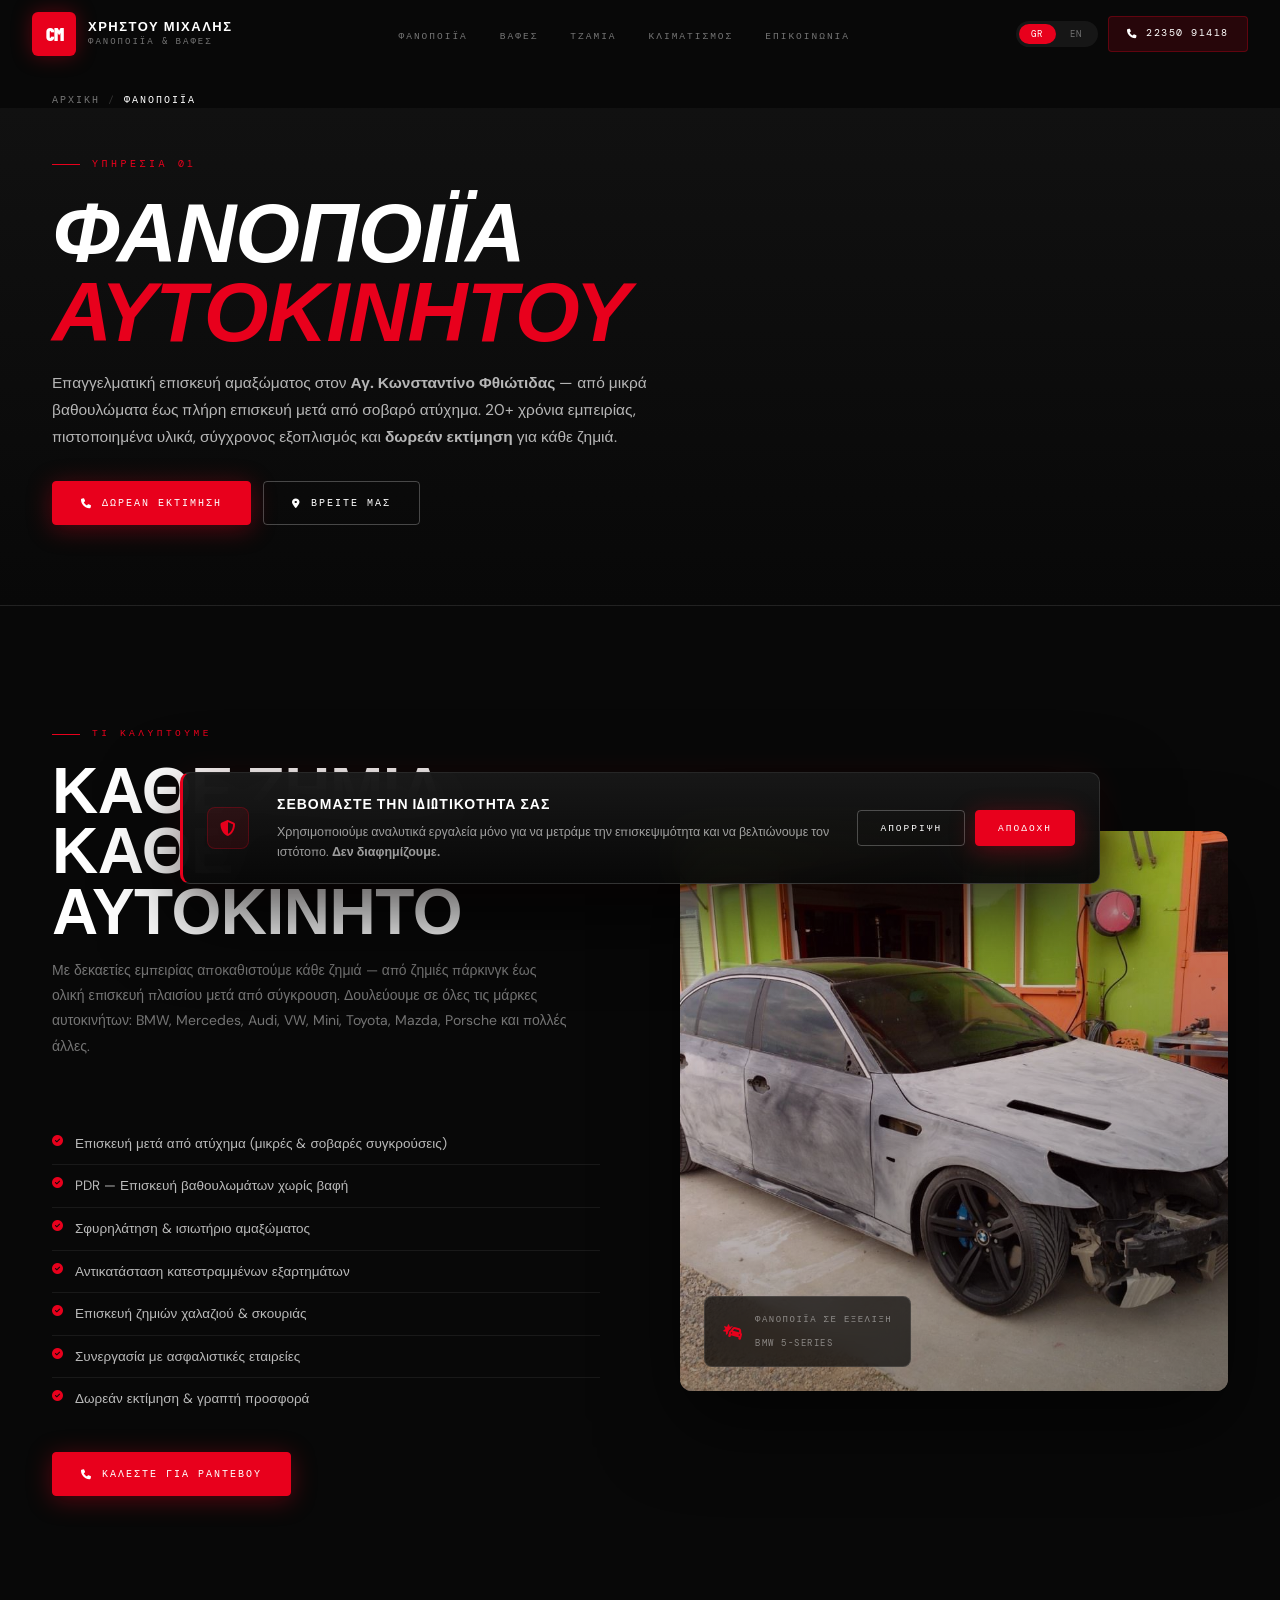
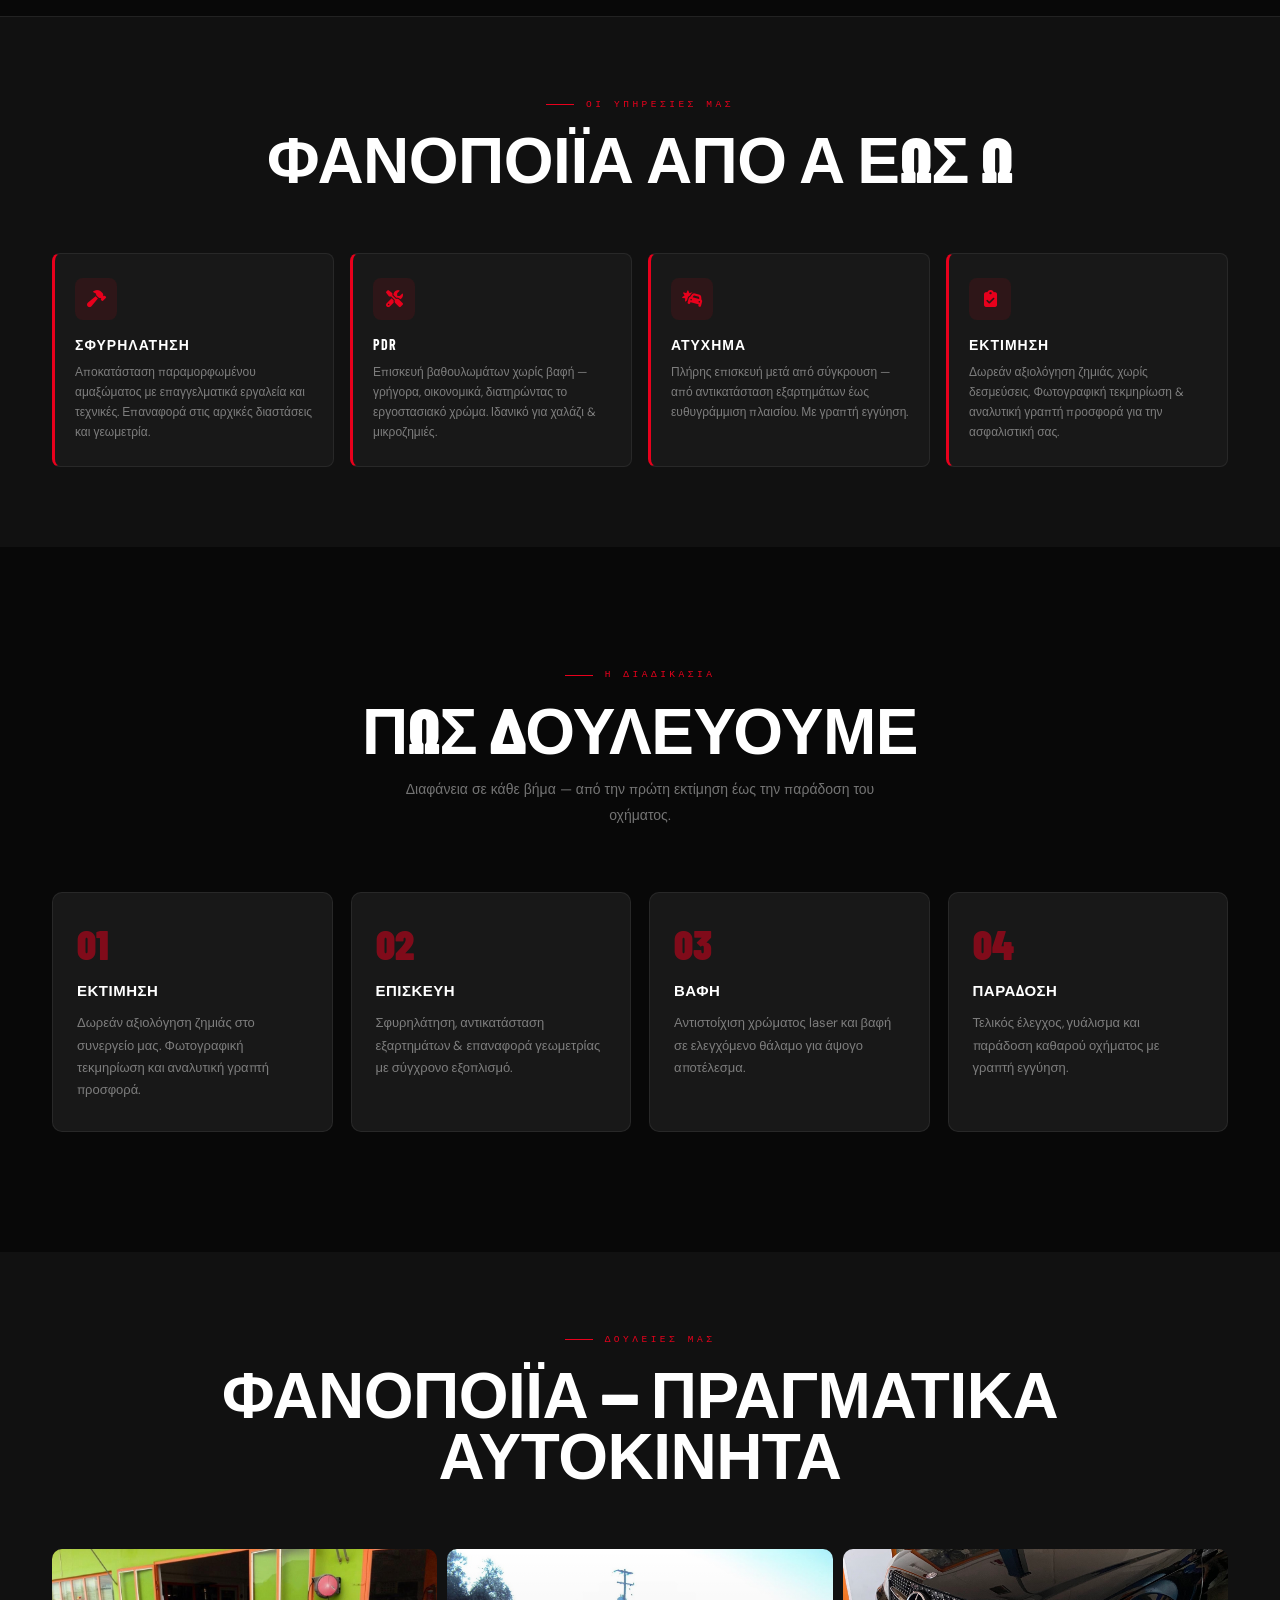
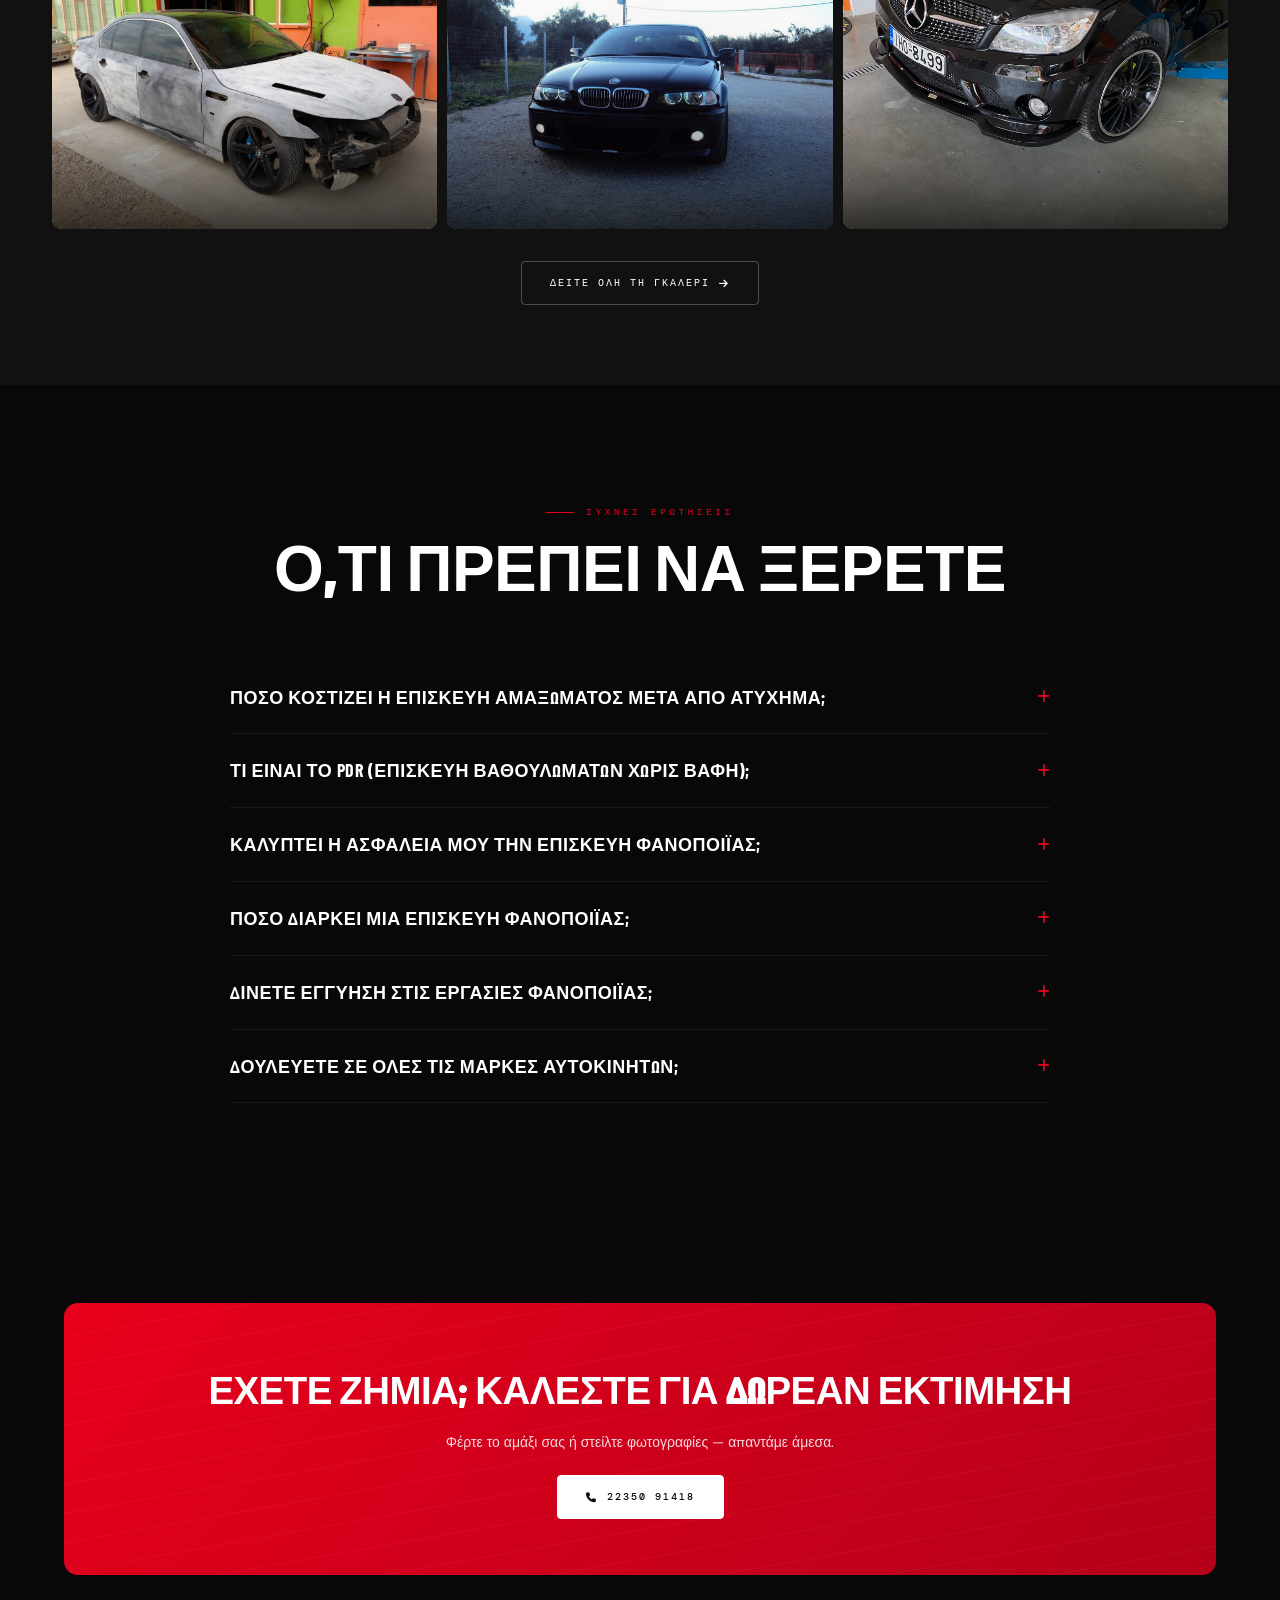
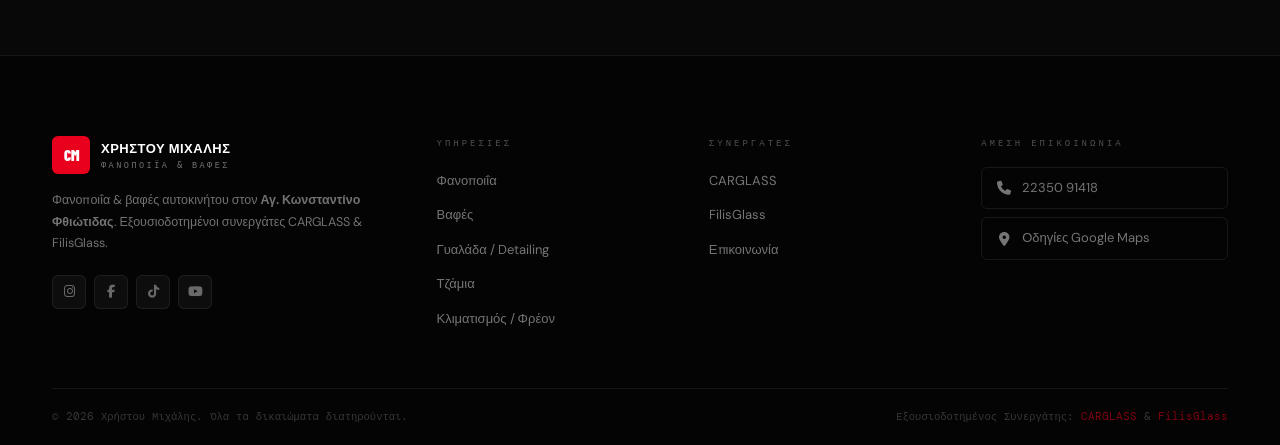
==== commit c555fd1b: "Add Google Analytics 4 with Consent Mode v2 and privacy notice Adds GA4 (measurement ID G-C0JNDDPHBD" ====
--- a/fanopoiia/index.html
+++ b/fanopoiia/index.html
@@ -5,6 +5,28 @@
   <meta name="viewport" content="width=device-width, initial-scale=1.0"/>
   <meta name="theme-color" content="#080808"/>
   <title>Φανοποιΐα Αγ. Κωνσταντίνος | Επισκευή Αμαξώματος μετά από Ατύχημα — Χρήστου Μιχάλης</title>
+
+  <!-- Google Analytics 4 (with Consent Mode v2 — denied by default) -->
+  <script async src="https://www.googletagmanager.com/gtag/js?id=G-C0JNDDPHBD"></script>
+  <script>
+    window.dataLayer = window.dataLayer || [];
+    function gtag(){dataLayer.push(arguments);}
+    gtag('js', new Date());
+    gtag('consent', 'default', {
+      'ad_storage': 'denied',
+      'ad_user_data': 'denied',
+      'ad_personalization': 'denied',
+      'analytics_storage': 'denied',
+      'functionality_storage': 'granted',
+      'security_storage': 'granted',
+      'wait_for_update': 500
+    });
+    try{
+      var __c = localStorage.getItem('xr-consent');
+      if(__c === 'granted'){ gtag('consent', 'update', {'analytics_storage':'granted'}); }
+    }catch(e){}
+    gtag('config', 'G-C0JNDDPHBD', { 'anonymize_ip': true });
+  </script>
 
   <!-- SEO -->
   <meta name="description" content="Φανοποιΐα αυτοκινήτου στον Αγ. Κωνσταντίνο: επισκευή μετά από ατύχημα, σφυρηλάτηση, PDR (επισκευή βαθουλωμάτων χωρίς βαφή), δωρεάν εκτίμηση. 20+ χρόνια εμπειρίας. Καλέστε 22350 91418."/>
--- a/css/styles.css
+++ b/css/styles.css
@@ -454,6 +454,46 @@
   100%{transform:skewX(-8deg) translateX(110%)}
 }
 
+/* ====== PRIVACY NOTICE (neutral class names to avoid ad-blocker false positives) ====== */
+.xr-privacy{
+  position:fixed;left:16px;right:16px;bottom:16px;z-index:9100;
+  background:linear-gradient(180deg,rgba(24,24,24,.97) 0%,rgba(8,8,8,.97) 100%);
+  backdrop-filter:blur(22px);-webkit-backdrop-filter:blur(22px);
+  border:1px solid var(--border2);border-left:3px solid var(--red);
+  border-radius:10px;
+  padding:20px 24px;
+  box-shadow:0 32px 80px rgba(0,0,0,.7),0 0 36px rgba(232,0,28,.08);
+  max-width:920px;margin:0 auto;
+  display:none;opacity:0;transform:translateY(24px);
+  transition:opacity .45s ease,transform .45s cubic-bezier(.16,1,.3,1);
+}
+.xr-privacy.show{display:block}
+.xr-privacy.vis{opacity:1;transform:translateY(0)}
+.xrp-inner{display:flex;align-items:center;gap:28px;flex-wrap:wrap}
+.xrp-icon{
+  width:42px;height:42px;border-radius:8px;
+  background:rgba(232,0,28,.1);border:1px solid rgba(232,0,28,.25);
+  display:flex;align-items:center;justify-content:center;
+  font-size:16px;color:var(--red);flex-shrink:0;
+}
+.xrp-text{flex:1;min-width:220px}
+.xrp-title{
+  display:block;font-family:'Barlow Condensed',sans-serif;font-weight:700;
+  font-size:14px;letter-spacing:1px;text-transform:uppercase;color:var(--white);margin-bottom:6px;
+}
+.xrp-msg{font-size:12.5px;line-height:1.65;color:rgba(255,255,255,.6);margin:0}
+.xrp-msg a{color:var(--red);transition:color .2s}
+.xrp-msg a:hover{color:var(--white)}
+.xrp-actions{display:flex;gap:10px;flex-shrink:0;flex-wrap:wrap}
+.xrp-btn{padding:11px 22px;font-size:9.5px}
+@media(max-width:760px){
+  .xr-privacy{left:10px;right:10px;bottom:10px;padding:18px 18px;border-left-width:2px}
+  .xrp-inner{flex-direction:column;align-items:stretch;gap:16px}
+  .xrp-icon{align-self:flex-start}
+  .xrp-actions{justify-content:stretch}
+  .xrp-btn{flex:1;justify-content:center}
+}
+
 /* ====== HERO SPEED LINES ====== */
 .hero-speed-lines{position:absolute;inset:0;z-index:0;pointer-events:none;overflow:hidden;opacity:.028}
 .hero-speed-lines::before{content:'';position:absolute;inset:0;background:repeating-linear-gradient(-10deg,transparent 0px,transparent 28px,rgba(255,255,255,1) 28px,rgba(255,255,255,1) 29px);animation:speed-slide 4s linear infinite}
